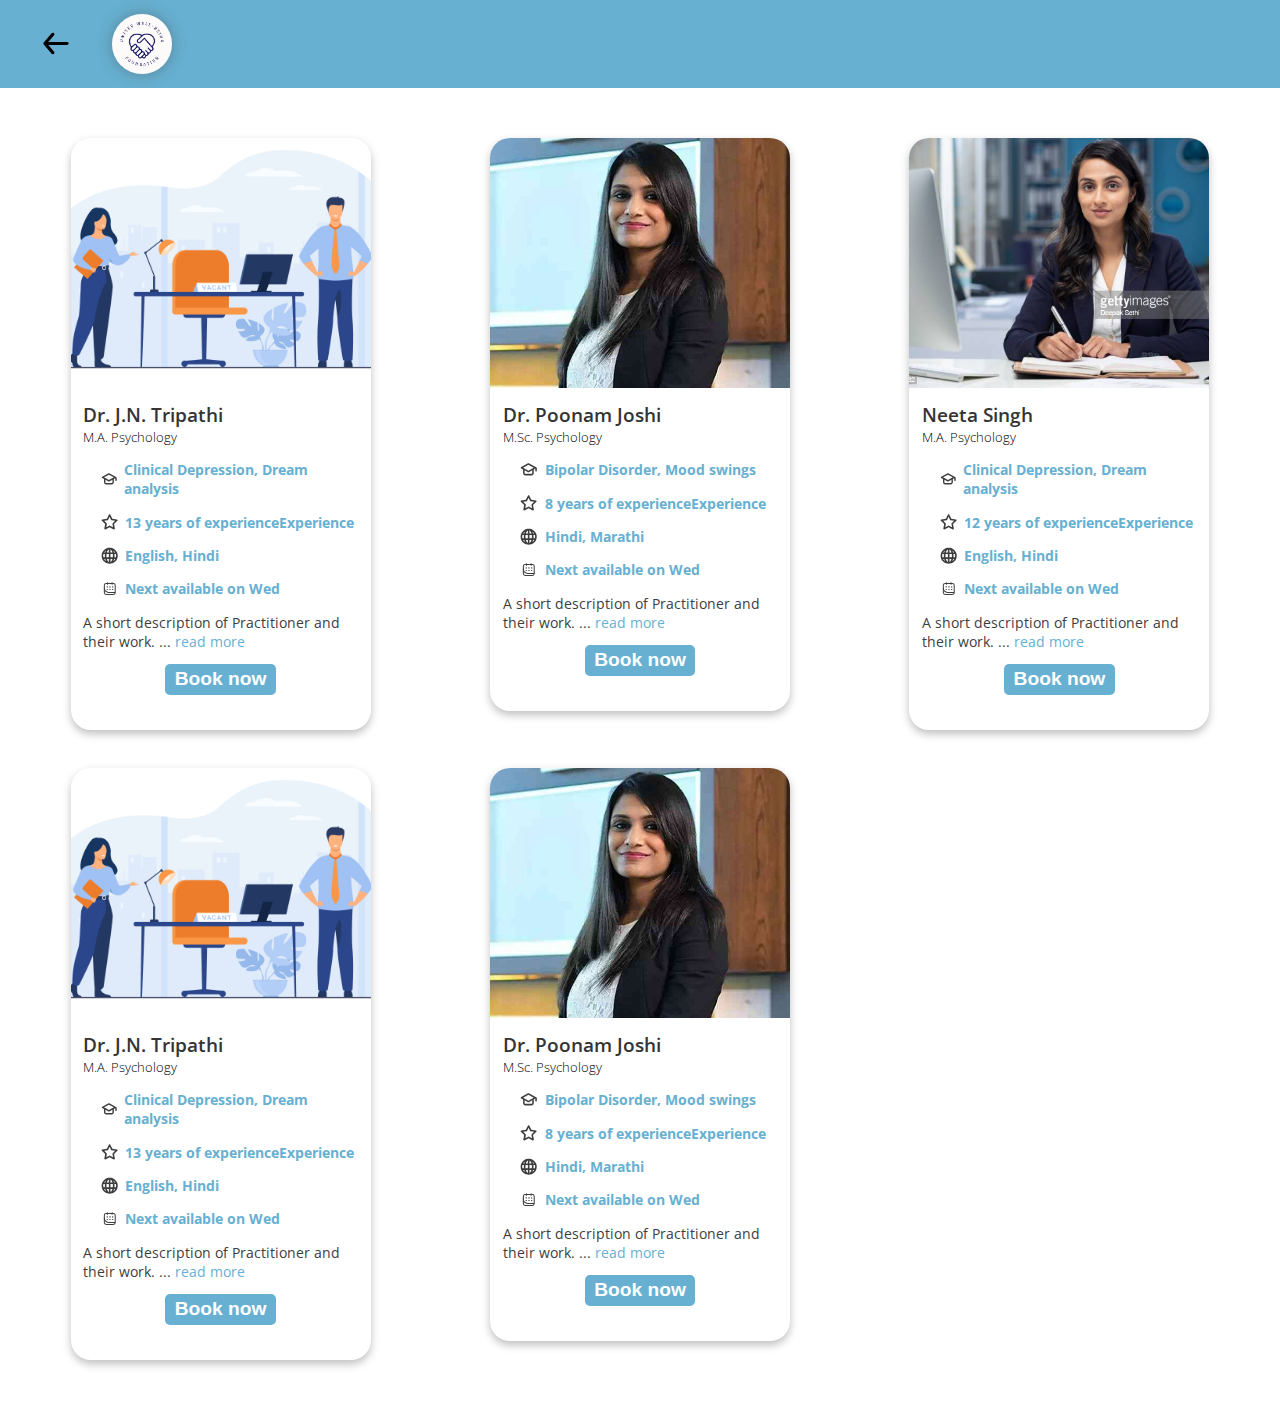
==== catalog.html @ df45fd32 "done" ====
<!DOCTYPE html>
<html lang="en">

<head>
    <meta charset="UTF-8">
    <meta http-equiv="X-UA-Compatible" content="IE=edge">
    <meta name="viewport" content="width=device-width, initial-scale=1.0">
    <title>UWB</title>

    <!-- fonts -->
    <link rel="preconnect" href="https://fonts.googleapis.com">
    <link rel="preconnect" href="https://fonts.gstatic.com" crossorigin>
    <link href="https://fonts.googleapis.com/css2?family=Open+Sans:wght@300;400;500;600;700&display=swap"
        rel="stylesheet">
    <link rel="stylesheet" href="popup.css">
    <!-- local links -->
    <link rel="stylesheet" href="catalog.css">
    <script src="components.js" defer></script>
</head>
<style>
</style>

<body>
    <div data-component="header" class="header-component"></div>

    <!-- cards list, initialized in 'cards.js' -->
    <main class="profiles" id="blur"></main>

    <template id="card-template">
        <style>
            *,
            *::before,
            *::after {
                margin: 0;
                padding: 0;
                box-sizing: border-box;
                transition: 0.2s ease-in-out;
            }

            .card {
                background-color: white;
                /* --card-width: 360px; */
                width: var(--card-width);
                /* height: 100%; */
                box-shadow: 0px 4px 8px rgba(0, 0, 0, 0.25);
                border-radius: 20px;
                overflow: hidden;

                display: flex;
                flex-direction: column;
                align-items: center;
            }

            .profile-img {
                width: 100%;
                aspect-ratio: 6/5;
            }

            .profile-img img {
                width: 100%;
                height: 100%;
                object-fit: cover;
            }

            .bio {
                padding: 1em;
            }

            .bio__name {
                font-size: 1.5em;
                font-weight: var(--w-bold);
                color: var(--col-text-primary);
            }

            .bio__degree {
                font-weight: var(--w-light);
            }

            .bio__description {
                list-style-type: none;
                margin-left: 1.2em;
                font-size: 1.125em;
                font-weight: var(--w-extra-bold);
            }

            .description__item {
                margin-top: 1em;
                display: flex;
                gap: 0.5em;
            }

            .description__item span {
                color: var(--col-accent);
            }

            .bio__about {
                font-size: 1.125em;
                padding-top: 1em;
            }

            .about__content {
                color: var(--col-text-secondary);
            }

            .bio__more {
                color: var(--col-accent);
                cursor: pointer;
                margin-left: auto;
            }

            .bio__more:hover {
                text-decoration: underline;
            }

            .bio__book-btn {
                background: none;
                border: none;

                padding: 0.25em 0.5em;
                margin-bottom: 1.8em;
                color: white;
                border-radius: 5px;
                background-color: var(--col-accent);
                text-align: center;
                cursor: pointer;
                font-size: 1.5em;
                font-weight: var(--w-bold);
            }

            .bio__book-btn:active {
                opacity: 0.6;
            }

            .icon {
                width: 1.2em;
                aspect-ratio: 1;
            }

            .icon-hat {
                background: url(./assets/icons/hat.svg) no-repeat center center/contain;
            }

            .icon-star {
                background: url(./assets/icons/star.svg) no-repeat center center/contain;
            }

            .icon-globe {
                background: url(./assets/icons/globe.svg) no-repeat center center/contain;
            }

            .icon-calendar {
                background: url(./assets/icons/calender.svg) no-repeat center center/contain;
            }

            @media only screen and (max-width: 1280px) {
                .card {
                    --card-width: 300px;
                }
            }

            @media only screen and (max-width: 900px) {
                .card {
                    --card-width: 260px;
                }

                .profile-img {
                    aspect-ratio: 3/2;
                }
            }

            @media only screen and (max-width: 700px) {
                .card {
                    --card-width: 250px;
                }

                .profile-img {
                    aspect-ratio: 2/1;
                }
            }
        </style>

        <div class="card">
            <div class="profile-img">
                <img id="profile-img" src="./assets/card1.jpeg" alt="profile-image">
            </div>

            <section class="bio">
                <h2 class="bio__name">
                    <slot name="name">Practitioner's Name</slot>
                </h2>
                <div class="bio__degree">
                    <slot name="degree">Degree/Education</slot>
                </div>

                <ul class="bio__description">
                    <li class="description__item">
                        <span class="icon icon-hat"></span>
                        <span>
                            <slot name="specialization">Specialization</slot>
                        </span>
                    </li>
                    <li class="description__item">
                        <span class="icon icon-star"></span>
                        <span>
                            <slot name="experience"></slot>Experience</slot>
                        </span>
                    </li>
                    <li class="description__item">
                        <span class="icon icon-globe"></span>
                        <span>
                            <slot name="languages">Languages known</slot>
                        </span>
                    </li>
                    <li class="description__item">
                        <span class="icon icon-calendar"></span>
                        <span>
                            <slot name="availability">Availability</slot>
                        </span>
                    </li>
                </ul>

                <div class="bio__about">
                    <span class="about__content">
                        <slot name="about">A short description of Practitioner and their work.</slot>
                    </span>
                    <input type="checkbox" id="show-popup" hidden>
                    <label for="show-popup" onclick="change()" class="bio__more">read more</label for="show-popup">
                </div>
            </section>

            <button onclick="change()" class="bio__book-btn">Book now</button>
        </div>
    </template>

    <div id="popup">
        <div class="l">
            <img src="./assets/card2.png">
            <hr>
            <h3>Practitioner's Name</h3>
            <h6>Degree/Education</h6>
            <div class="info">
                <div class="info-item">
                    <span class="icon icon-hat"></span>
                    <span> Specialization</span> <br>
                </div>
                <div class="info-item">
                    <span class="icon icon-star"></span>
                    <span> Experience </span> <br>
                </div>
                <div class="info-item">
                    <span class="icon icon-calendar"></span>
                    <span>Availability</span>
                </div>
                <div class="info-item">
                    <span class="icon icon-globe"></span>
                    <span>Languages known</span>
                </div>
            </div>
        </div>
        <div class="r">
            <div class="text">
                Lorem ipsum dolor sit amet consectetur, adipisicing elit. Ex error neque quasi dolorum laborum quae
                ratione
                culpa dolore tempore velit repudiandae quam itaque, mollitia iusto totam, eveniet quidem. Inventore,
                ducimus! Lorem ipsum, dolor sit amet consectetur adipisicing elit. Eos alias laborum harum! Dolor,
                doloremque. Assumenda laboriosam libero et eligendi voluptatum sapiente tempora recusandae. Recusandae,
                dolore. Accusantium illo porro nemo enim! Lorem ipsum dolor sit amet consectetur adipisicing elit.
                Voluptas earum odio officia libero eos illum recusandae odit quia cupiditate, provident temporibus,
                labore, reprehenderit a? Accusantium consectetur inventore officia distinctio eum?
            <button onclick="change()" class="bt1">Close</button>
            <button class="bt2">Book Now</button>
            </div>
            
        </div>
        <br>

    </div>

    <script src="card.js"></script>
    <script src="popup.js"></script>

</body>
<!-- Changed -->
</html>
---- popup.css ----
.profiles#blur.active {
    filter: blur(20px);
}

#popup {
    display: flex;
    visibility: hidden;
    opacity: 0;
    position: fixed;
    transition: 0.6s;
    top: 40%;
    left: 50%;
    transform: translate(-51%, -51%);
    width: 850px;
    height: 600px;
    padding: 10px;
    box-shadow: 0px 5px 30px rgba(0, 0, 0, .40);
    background-color: #fff;
    font-family: sans-serif;
    font-weight: 400;
    border-radius: 10px;
    justify-content: space-between;

}

#popup.active {
    visibility: visible;
    opacity: 1;
    transition: 0.5s;
    top: 50%;
}

.active img {
    width: 300px;
    height: 300px;
    padding: 5px;
}

.active .info {
    display: flex;
    flex-direction: column;
    font-weight: 600;

}

.active .info .info-item {
    margin-top: 6px;
    padding: 5px 0px 14px 0px;
    color: #67B0D1;

    display: flex;
    align-items: center;
    gap: 0.5em;
}

.active h6 {
    font-family: sans-serif;
    font-weight: 400;
    font-size: medium;
    color: rgb(157, 156, 156);
}

.active h3 {
    font-family: sans-serif;
    font-weight: 600;
    padding: 10px 0 0px 1px;
}

.text {
    font-size: medium;
    font-weight: 400;
    padding: 10px;
    width: 525px;
    height: 251px;


}

.active .bt1 {
    padding: 10px;
    width: 150px;
    Background-color: #67B0D1;
    position: fixed;
    transform: translate(-66px, 309px);
    border-radius: 5px;
}

.active .bt2 {
    padding: 10px;
    width: 150px;
    Background-color: #67B0D1;
    position: fixed;
    transform: translate(-254px, 309px);
    border-radius: 5px;
}

.icon {
    display: inline-flex;
    width: 1.2em;
    aspect-ratio: 1;
}

.icon-hat {
    background: url(./assets/icons/hat.svg) no-repeat center center/contain;
}

.icon-star {
    background: url(./assets/icons/star.svg) no-repeat center center/contain;
}

.icon-globe {
    background: url(./assets/icons/globe.svg) no-repeat center center/contain;
}

.icon-calendar {
    background: url(./assets/icons/calender.svg) no-repeat center center/contain;
}


@media screen and (max-width: 400px) {

    #popup {

        width: 100vw;
        height: 100vh;
        padding: 10px;
        box-shadow: 0px 5px 30px rgba(0, 0, 0, .40);
        background-color: #fff;
        font-family: sans-serif;
        font-weight: 400;
        border-radius: 10px;
        flex-direction: column;


    }

    .active img {
        width: 250px;
        height: 250px;
        border-radius: 50%;
        margin: 0rem 4rem;
    }

    .active .info {
        font-weight: 400;
    }



    .active h6 {
        font-weight: 400;
        font-size: small;
        margin: 0rem 6.3rem;
    }

    .active h3 {
        font-weight: 500;
        font-size: 17px;
        padding: 5px 0 0px 79px;
    }


    .text {
        font-size: 0.8rem;
        font-weight: 500;
        padding: 1rem;
        width: 100vw;
        height: 100vh;
    }

    .active .bt1 {
        width: 100px;
        font-size: small;
        padding: 5px;
        transform: translate(-34px, 49px);
    }

    .active .bt2 {
        width: 100px;
        font-size: small;
        padding: 5px;
        transform: translate(85px, 49px);
    }

    .active .info .info-item {
        margin-top: 0px;
        padding: 5px 0px 14px 0px;
        gap: 0.3em;
    }


}
---- catalog.css ----
*,
*::before,
*::after {
    margin: 0;
    padding: 0;
    box-sizing: border-box;
    transition: 0.2s ease-in-out;
}

:root {
    --col-accent: #67B0D1;
    --col-text-primary: #343434;
    --col-text-secondary: #3D3D3D;

    --w-extra-bold: 700;
    --w-bold: 600;
    --w-normal: 400;
    --w-light: 300;
}

html, body {    
    font-family: 'Open Sans', sans-serif;
    font-size: 16px;
    font-weight: var(--w-normal);
}


.profiles {
    --card-width: 360px;
    display: grid;
    grid-template-columns: repeat(auto-fit, minmax(var(--card-width), 1fr));
    grid-auto-flow: row;
    justify-items: center;
    grid-gap: 3em;

    margin-inline: 30px;
    margin-block: 50px;
}

.header-component {
    position: sticky;
    top: 0;
}

@media only screen and (max-width: 1280px) {
    .profiles {
        --card-width: 300px;
        font-size: 0.8em;
    }
}
@media only screen and (max-width: 900px) {
    .profiles {
        --card-width: 260px;
        font-size: 0.7em;
    }
}
@media only screen and (max-width: 700px) {        
    .profiles {
        --card-width: 250px;
        font-size: 0.7em;
    }
}
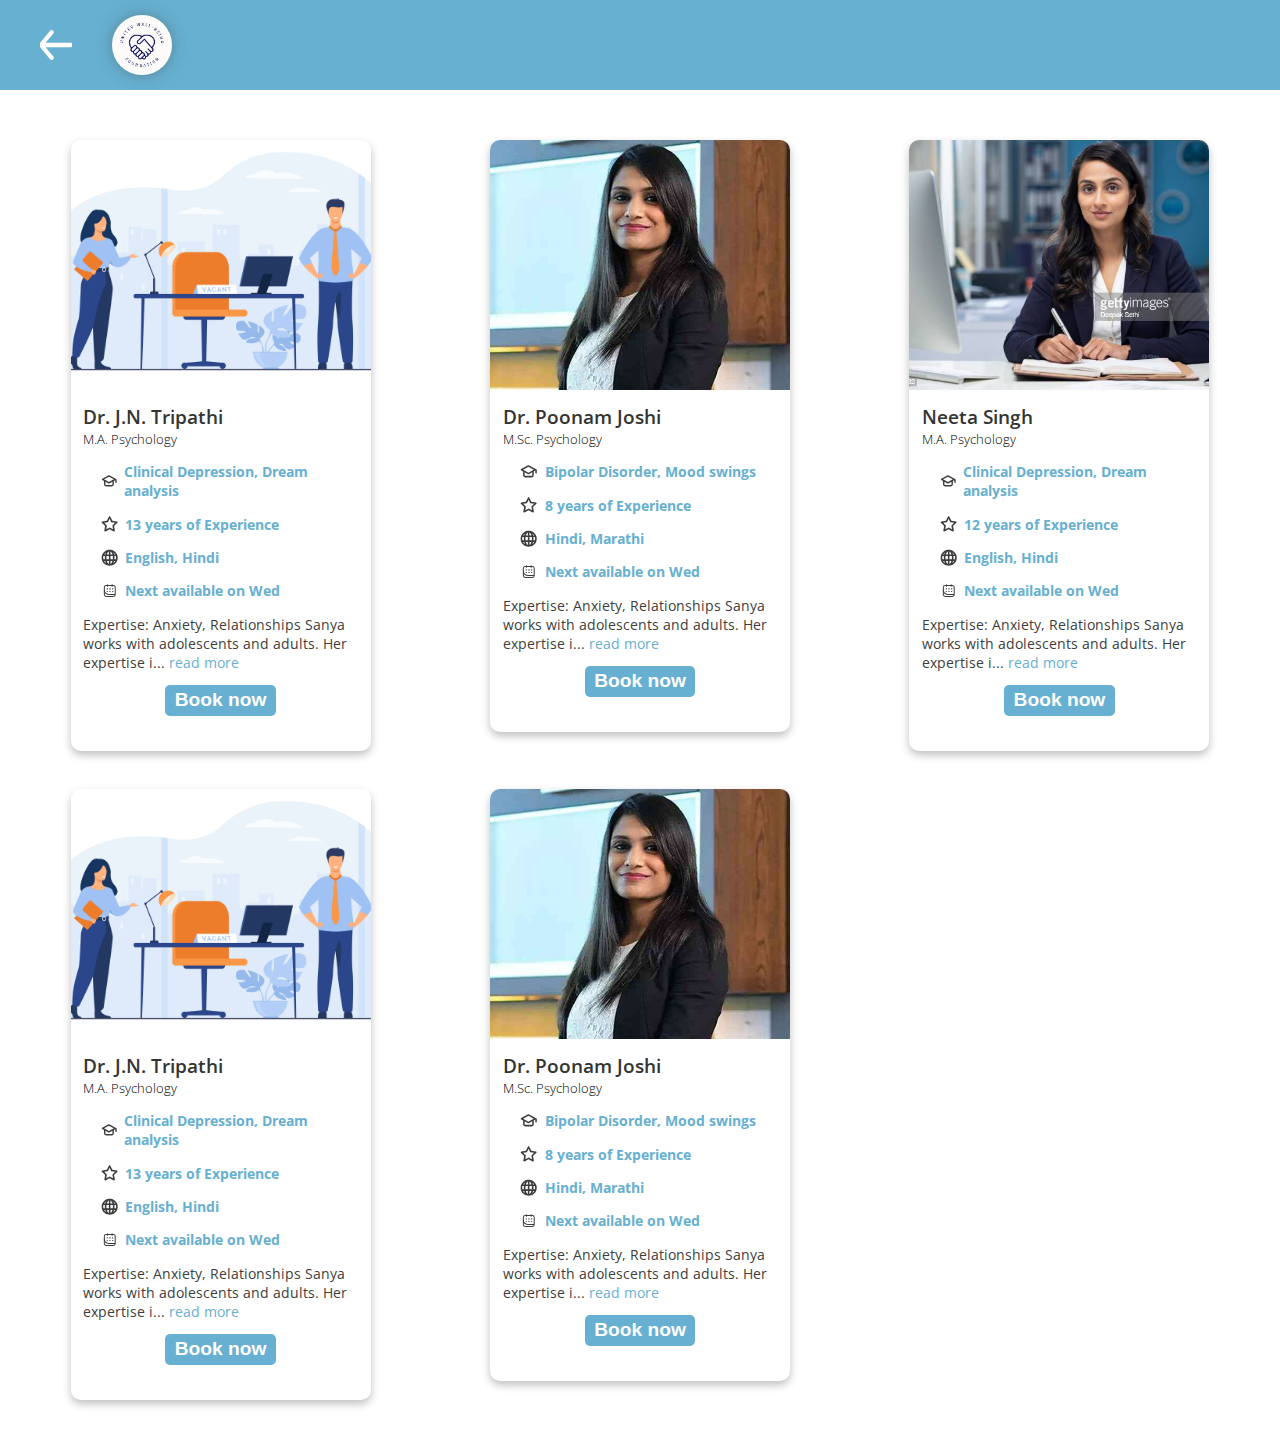
==== commit 0ad3d2ba: "refactor commit" ====
--- a/catalog.html
+++ b/catalog.html
@@ -12,273 +12,28 @@
     <link rel="preconnect" href="https://fonts.gstatic.com" crossorigin>
     <link href="https://fonts.googleapis.com/css2?family=Open+Sans:wght@300;400;500;600;700&display=swap"
         rel="stylesheet">
-    <link rel="stylesheet" href="popup.css">
     <!-- local links -->
-    <link rel="stylesheet" href="catalog.css">
-    <script src="components.js" defer></script>
+    <link rel="stylesheet" href="css/catalog.css">
+    <!-- <link rel="stylesheet" href="css/popup.css"> -->
+    <link rel="stylesheet" href="css/ProfileCard.css">
 </head>
 <style>
 </style>
-
 <body>
-    <div data-component="header" class="header-component"></div>
-
-    <!-- cards list, initialized in 'cards.js' -->
+    <nav-bar></nav-bar>
     <main class="profiles" id="blur"></main>
 
-    <template id="card-template">
-        <style>
-            *,
-            *::before,
-            *::after {
-                margin: 0;
-                padding: 0;
-                box-sizing: border-box;
-                transition: 0.2s ease-in-out;
-            }
+    <popup-dialog avatar="./assets/card2.png">
+        <span slot="name">Dr. Poonam Joshi</span>
+        <span slot="degree">M.Sc. Psychology</span>
+        <span slot="specialization">Bipolar Disorder, Mood Swings</span>
+        <span slot="experience">8 years of experience</span>
+        <span slot="languages">Hindi, Marathi</span>
+        <span slot="availability">Next available on Wed</span>
+        <!-- <span slot="about"></span> -->
+    </popup-dialog>
 
-            .card {
-                background-color: white;
-                /* --card-width: 360px; */
-                width: var(--card-width);
-                /* height: 100%; */
-                box-shadow: 0px 4px 8px rgba(0, 0, 0, 0.25);
-                border-radius: 20px;
-                overflow: hidden;
-
-                display: flex;
-                flex-direction: column;
-                align-items: center;
-            }
-
-            .profile-img {
-                width: 100%;
-                aspect-ratio: 6/5;
-            }
-
-            .profile-img img {
-                width: 100%;
-                height: 100%;
-                object-fit: cover;
-            }
-
-            .bio {
-                padding: 1em;
-            }
-
-            .bio__name {
-                font-size: 1.5em;
-                font-weight: var(--w-bold);
-                color: var(--col-text-primary);
-            }
-
-            .bio__degree {
-                font-weight: var(--w-light);
-            }
-
-            .bio__description {
-                list-style-type: none;
-                margin-left: 1.2em;
-                font-size: 1.125em;
-                font-weight: var(--w-extra-bold);
-            }
-
-            .description__item {
-                margin-top: 1em;
-                display: flex;
-                gap: 0.5em;
-            }
-
-            .description__item span {
-                color: var(--col-accent);
-            }
-
-            .bio__about {
-                font-size: 1.125em;
-                padding-top: 1em;
-            }
-
-            .about__content {
-                color: var(--col-text-secondary);
-            }
-
-            .bio__more {
-                color: var(--col-accent);
-                cursor: pointer;
-                margin-left: auto;
-            }
-
-            .bio__more:hover {
-                text-decoration: underline;
-            }
-
-            .bio__book-btn {
-                background: none;
-                border: none;
-
-                padding: 0.25em 0.5em;
-                margin-bottom: 1.8em;
-                color: white;
-                border-radius: 5px;
-                background-color: var(--col-accent);
-                text-align: center;
-                cursor: pointer;
-                font-size: 1.5em;
-                font-weight: var(--w-bold);
-            }
-
-            .bio__book-btn:active {
-                opacity: 0.6;
-            }
-
-            .icon {
-                width: 1.2em;
-                aspect-ratio: 1;
-            }
-
-            .icon-hat {
-                background: url(./assets/icons/hat.svg) no-repeat center center/contain;
-            }
-
-            .icon-star {
-                background: url(./assets/icons/star.svg) no-repeat center center/contain;
-            }
-
-            .icon-globe {
-                background: url(./assets/icons/globe.svg) no-repeat center center/contain;
-            }
-
-            .icon-calendar {
-                background: url(./assets/icons/calender.svg) no-repeat center center/contain;
-            }
-
-            @media only screen and (max-width: 1280px) {
-                .card {
-                    --card-width: 300px;
-                }
-            }
-
-            @media only screen and (max-width: 900px) {
-                .card {
-                    --card-width: 260px;
-                }
-
-                .profile-img {
-                    aspect-ratio: 3/2;
-                }
-            }
-
-            @media only screen and (max-width: 700px) {
-                .card {
-                    --card-width: 250px;
-                }
-
-                .profile-img {
-                    aspect-ratio: 2/1;
-                }
-            }
-        </style>
-
-        <div class="card">
-            <div class="profile-img">
-                <img id="profile-img" src="./assets/card1.jpeg" alt="profile-image">
-            </div>
-
-            <section class="bio">
-                <h2 class="bio__name">
-                    <slot name="name">Practitioner's Name</slot>
-                </h2>
-                <div class="bio__degree">
-                    <slot name="degree">Degree/Education</slot>
-                </div>
-
-                <ul class="bio__description">
-                    <li class="description__item">
-                        <span class="icon icon-hat"></span>
-                        <span>
-                            <slot name="specialization">Specialization</slot>
-                        </span>
-                    </li>
-                    <li class="description__item">
-                        <span class="icon icon-star"></span>
-                        <span>
-                            <slot name="experience"></slot>Experience</slot>
-                        </span>
-                    </li>
-                    <li class="description__item">
-                        <span class="icon icon-globe"></span>
-                        <span>
-                            <slot name="languages">Languages known</slot>
-                        </span>
-                    </li>
-                    <li class="description__item">
-                        <span class="icon icon-calendar"></span>
-                        <span>
-                            <slot name="availability">Availability</slot>
-                        </span>
-                    </li>
-                </ul>
-
-                <div class="bio__about">
-                    <span class="about__content">
-                        <slot name="about">A short description of Practitioner and their work.</slot>
-                    </span>
-                    <input type="checkbox" id="show-popup" hidden>
-                    <label for="show-popup" onclick="change()" class="bio__more">read more</label for="show-popup">
-                </div>
-            </section>
-
-            <button onclick="change()" class="bio__book-btn">Book now</button>
-        </div>
-    </template>
-
-    <div id="popup">
-        <div class="l">
-            <img src="./assets/card2.png">
-            <hr>
-            <h3>Practitioner's Name</h3>
-            <h6>Degree/Education</h6>
-            <div class="info">
-                <div class="info-item">
-                    <span class="icon icon-hat"></span>
-                    <span> Specialization</span> <br>
-                </div>
-                <div class="info-item">
-                    <span class="icon icon-star"></span>
-                    <span> Experience </span> <br>
-                </div>
-                <div class="info-item">
-                    <span class="icon icon-calendar"></span>
-                    <span>Availability</span>
-                </div>
-                <div class="info-item">
-                    <span class="icon icon-globe"></span>
-                    <span>Languages known</span>
-                </div>
-            </div>
-        </div>
-        <div class="r">
-            <div class="text">
-                Lorem ipsum dolor sit amet consectetur, adipisicing elit. Ex error neque quasi dolorum laborum quae
-                ratione
-                culpa dolore tempore velit repudiandae quam itaque, mollitia iusto totam, eveniet quidem. Inventore,
-                ducimus! Lorem ipsum, dolor sit amet consectetur adipisicing elit. Eos alias laborum harum! Dolor,
-                doloremque. Assumenda laboriosam libero et eligendi voluptatum sapiente tempora recusandae. Recusandae,
-                dolore. Accusantium illo porro nemo enim! Lorem ipsum dolor sit amet consectetur adipisicing elit.
-                Voluptas earum odio officia libero eos illum recusandae odit quia cupiditate, provident temporibus,
-                labore, reprehenderit a? Accusantium consectetur inventore officia distinctio eum?
-            <button onclick="change()" class="bt1">Close</button>
-            <button class="bt2">Book Now</button>
-            </div>
-            
-        </div>
-        <br>
-
-    </div>
-
-    <script src="card.js"></script>
-    <script src="popup.js"></script>
-
+    <script type="module" src="js/catalog.js"></script>
+    <script type="module" src="js/Navbar.js"></script>
 </body>
-<!-- Changed -->
 </html>--- a/css/catalog.css
+++ b/css/catalog.css
@@ -0,0 +1,181 @@
+/* cards styles, needed for popup styles */
+@import url(./ProfileCard.css);
+
+
+*,
+*::before,
+*::after {
+    margin: 0;
+    padding: 0;
+    box-sizing: border-box;
+    transition: 0.2s ease-in-out;
+}
+
+:root {
+    --col-accent: #67B0D1;
+    --col-text-primary: #343434;
+    --col-text-secondary: #3D3D3D;
+
+    --w-extra-bold: 700;
+    --w-bold: 600;
+    --w-normal: 400;
+    --w-light: 300;
+}
+
+html, body {    
+    font-family: 'Open Sans', sans-serif;
+    font-size: 16px;
+    font-weight: var(--w-normal);
+}
+
+
+.profiles {
+    --card-width: 360px;
+    display: grid;
+    grid-template-columns: repeat(auto-fit, minmax(var(--card-width), 1fr));
+    grid-auto-flow: row;
+    justify-items: center;
+    grid-gap: 3em;
+
+    margin-inline: 30px;
+    margin-block: 50px;
+}
+
+.header-component {
+    position: sticky;
+    top: 0;
+}
+
+@media only screen and (max-width: 1280px) {
+    .profiles {
+        --card-width: 300px;
+        font-size: 0.8em;
+    }
+}
+@media only screen and (max-width: 900px) {
+    .profiles {
+        --card-width: 260px;
+        font-size: 0.7em;
+    }
+}
+@media only screen and (max-width: 700px) {        
+    .profiles {
+        --card-width: 250px;
+        font-size: 0.7em;
+    }
+}
+
+
+/* popup styles */
+.popup-wrapper {
+    background: rgba(4, 4, 4, 0.6);
+    display: flex;
+    justify-content: center;
+    align-items: center;
+
+    width: 100vw;
+    height: 100vh;
+    overflow: hidden;
+    transition: 0s;
+    
+    position: fixed;
+    top: 0;
+    left: 0;
+
+}
+.popup {
+    background-color: white;
+    /* width: 1045px; */
+    width: min(1045px, 80%);
+    /* height: 640px; */
+    height: min(640px,80%);
+    padding: 65px;  
+    font-size: 0.9em;
+
+    display: flex;
+    gap: 40px;
+    border-radius: 15px;
+}
+.popup > .bio {
+    flex: 1;
+    display: flex;
+    flex-direction: column;
+    /* overflow-y: scroll; */
+}
+.popup > .aside {
+    flex: 3;
+    display: flex;
+    flex-direction: column;
+    align-items: center;
+}
+.popup .bio__about {
+    flex: 1;
+    max-height: 50vh;
+    padding: 0;
+
+    overflow-y: scroll;
+}
+.popup .bio__btn {
+    margin: 0px;
+    margin-top: 10px;
+}
+.popup .bio__btns {
+    width: 100%;
+    height: 60px;
+    display: flex;
+    justify-content: center;
+    gap: 1em;
+}
+.bio__btns > * {
+    width: 12ex;
+    height: 2em;
+}
+
+@media only screen and (max-width: 1280px) {
+    .popup {
+        font-size: 0.8em;
+    }
+}
+
+@media only screen and (max-width: 900px) {
+    .popup {
+        flex-direction: column;
+        gap: 20px;
+        height: auto;
+        padding: 45px;
+    }
+    .popup .bio {
+        flex-direction: row;
+        gap: 20px;
+    }
+    .popup .profile-img { flex: 1; }
+    .popup .bio__info { 
+        flex: 1; 
+    }
+
+}
+
+@media only screen and (max-width: 700px) {
+    .popup {
+        width: 100%;
+        height: 100%;
+        border-radius: 0;
+    }
+    .popup .bio {
+        flex-direction: column;
+    }
+    .popup .bio__description {
+        display: none;
+    }
+    .popup .bio__about {
+        max-height: 35vh;
+    }
+}
+
+/* popup utility classes */
+.active {
+    display: initial;
+}
+.hidden {
+    display: none;
+}--- a/css/ProfileCard.css
+++ b/css/ProfileCard.css
@@ -0,0 +1,149 @@
+*,
+*::before,
+*::after {
+    margin: 0;
+    padding: 0;
+    box-sizing: border-box;
+    transition: 0.2s ease-in-out;
+}
+
+.card {
+    background-color: white;
+    /* --card-width: 360px; */
+    width: var(--card-width);
+    /* height: 100%; */
+    box-shadow: 0px 4px 8px rgba(0, 0, 0, 0.25);
+    border-radius: 10px;
+    overflow: hidden;
+
+    display: flex;
+    flex-direction: column;
+    align-items: center;
+}
+
+.profile-img {
+    width: 100%;
+    aspect-ratio: 6/5;
+}
+
+.profile-img img {
+    width: 100%;
+    height: 100%;
+    object-fit: cover;
+}
+
+.bio {
+    padding: 1em;
+}
+
+.bio__name {
+    font-size: 1.5em;
+    font-weight: var(--w-bold);
+    color: var(--col-text-primary);
+}
+
+.bio__degree {
+    font-weight: var(--w-light);
+}
+
+.bio__description {
+    list-style-type: none;
+    margin-left: 1.2em;
+    font-size: 1.125em;
+    font-weight: var(--w-extra-bold);
+}
+
+.description__item {
+    margin-top: 1em;
+    display: flex;
+    gap: 0.5em;
+}
+
+.description__item span {
+    color: var(--col-accent);
+}
+
+.bio__about {
+    font-size: 1.125em;
+    padding-top: 1em;
+}
+
+.about__content {
+    color: var(--col-text-secondary);
+}
+
+.bio__more {
+    color: var(--col-accent);
+    cursor: pointer;
+    margin-left: auto;
+}
+
+.bio__more:hover {
+    text-decoration: underline;
+}
+
+.bio__btn {
+    background: none;
+    border: none;
+
+    padding: 0.25em 0.5em;
+    margin-bottom: 1.8em;
+    color: white;
+    border-radius: 5px;
+    background-color: var(--col-accent);
+    text-align: center;
+    cursor: pointer;
+    font-size: 1.5em;
+    font-weight: var(--w-bold);
+}
+
+.bio__btn:active {
+    opacity: 0.6;
+}
+
+.icon {
+    width: 1.2em;
+    aspect-ratio: 1;
+}
+
+.icon-hat {
+    background: url(../assets/icons/hat.svg) no-repeat center center/contain;
+}
+
+.icon-star {
+    background: url(../assets/icons/star.svg) no-repeat center center/contain;
+}
+
+.icon-globe {
+    background: url(../assets/icons/globe.svg) no-repeat center center/contain;
+}
+
+.icon-calendar {
+    background: url(../assets/icons/calender.svg) no-repeat center center/contain;
+}
+
+@media only screen and (max-width: 1280px) {
+    .card {
+        --card-width: 300px;
+    }
+}
+
+@media only screen and (max-width: 900px) {
+    .card {
+        --card-width: 260px;
+    }
+
+    .profile-img {
+        aspect-ratio: 3/2;
+    }
+}
+
+@media only screen and (max-width: 700px) {
+    .card {
+        --card-width: 250px;
+    }
+
+    .profile-img {
+        aspect-ratio: 2/1;
+    }
+}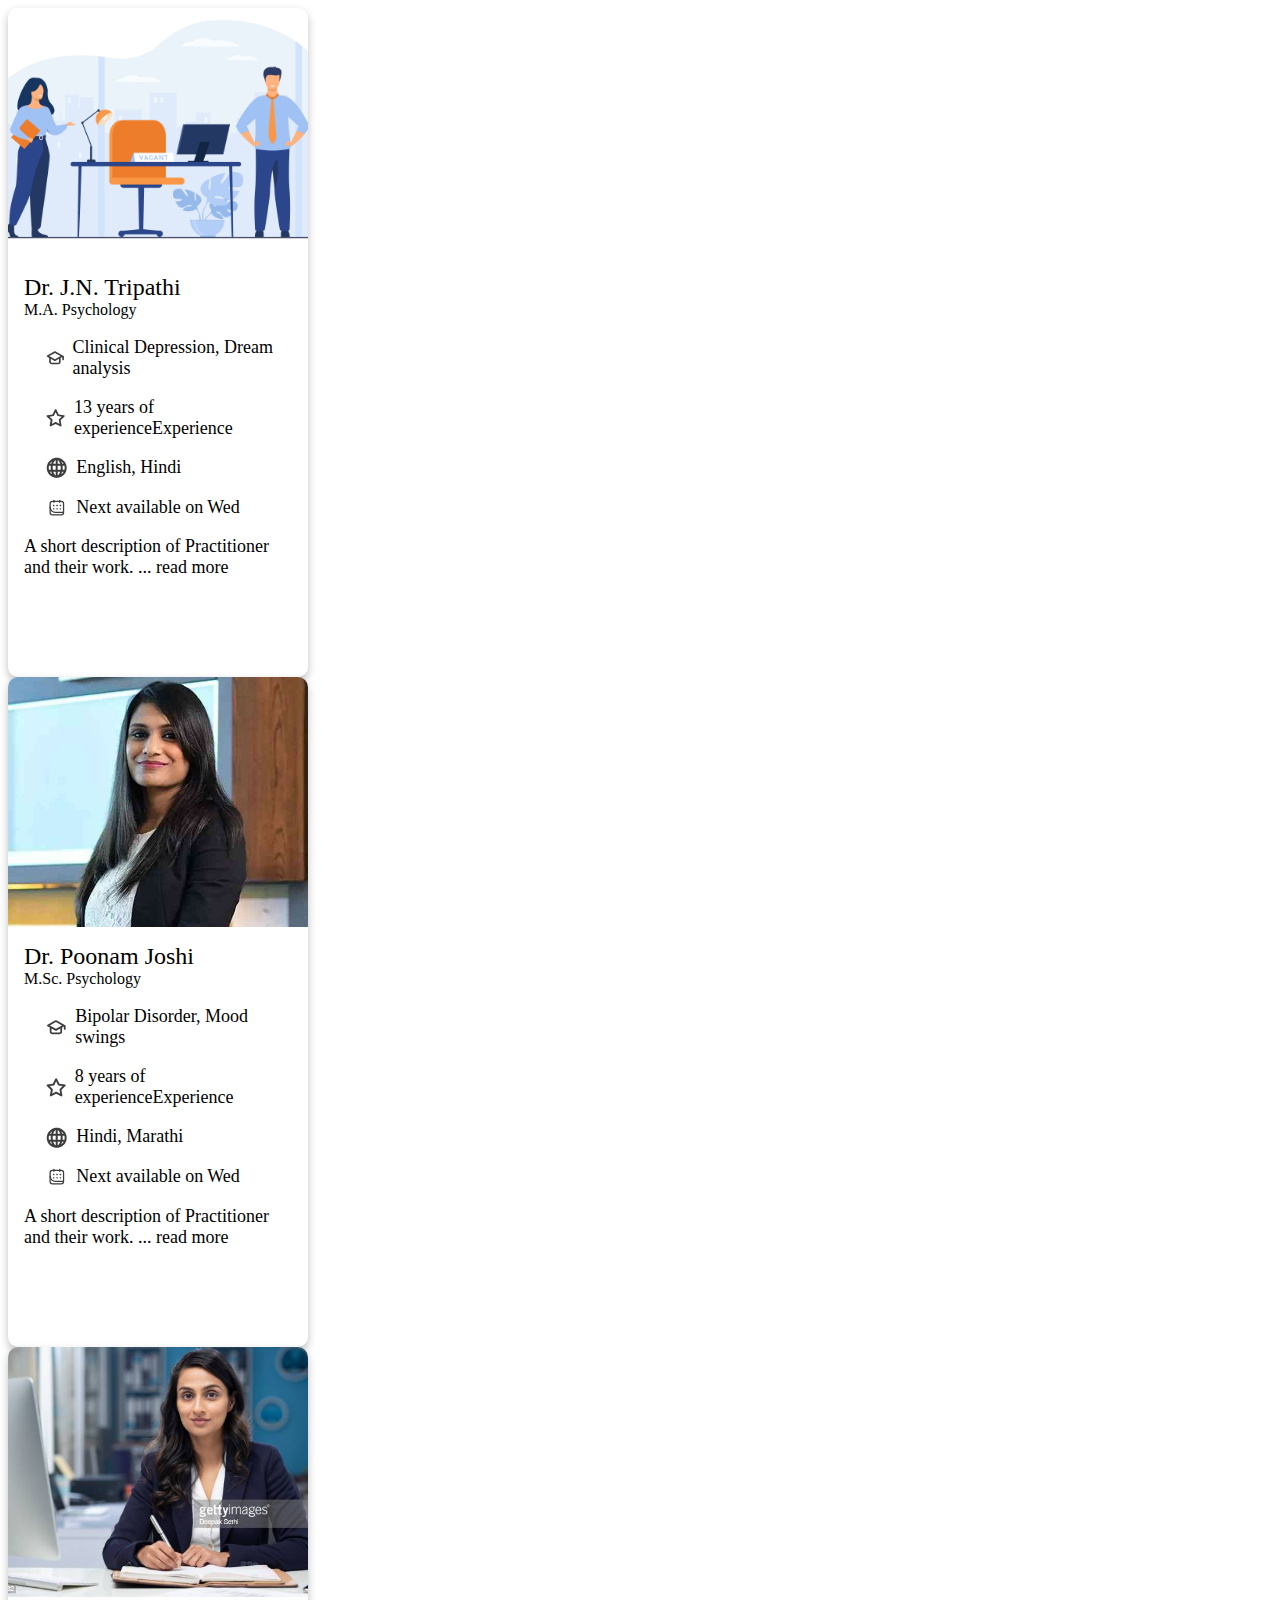
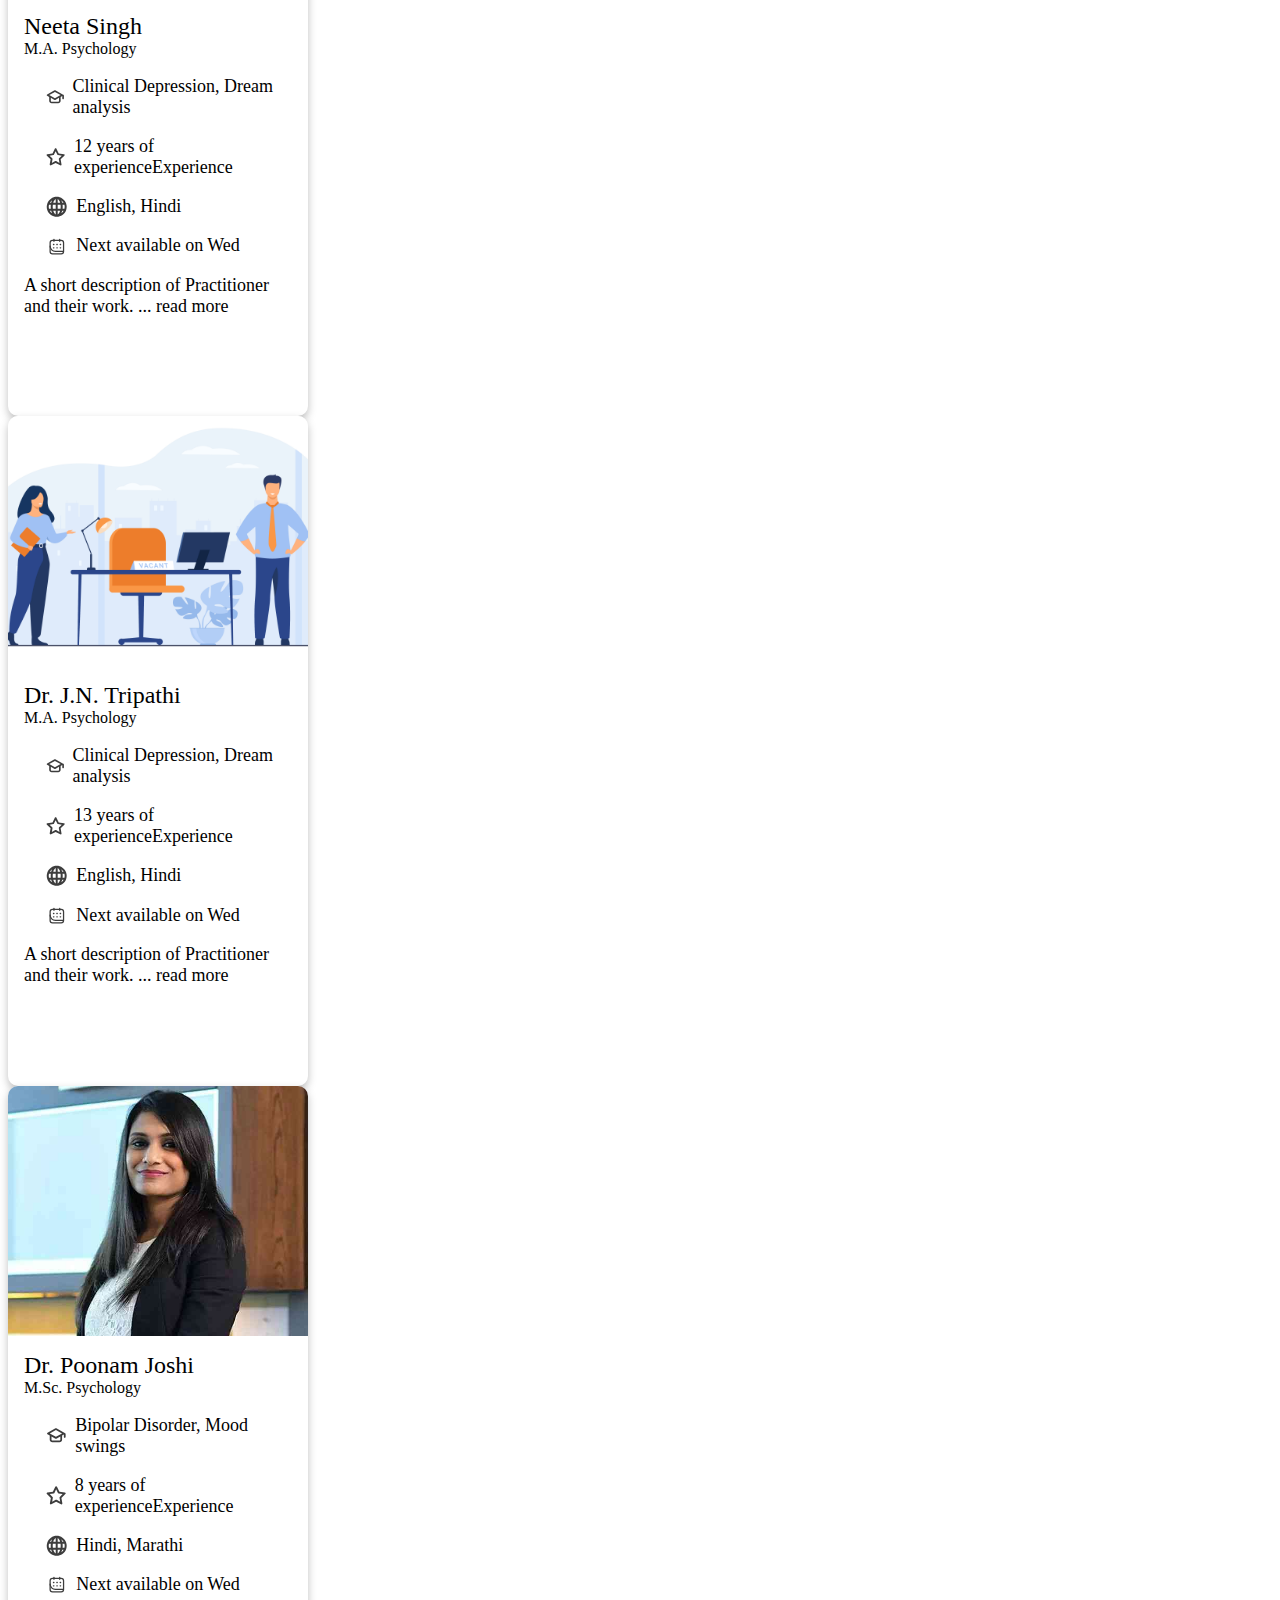
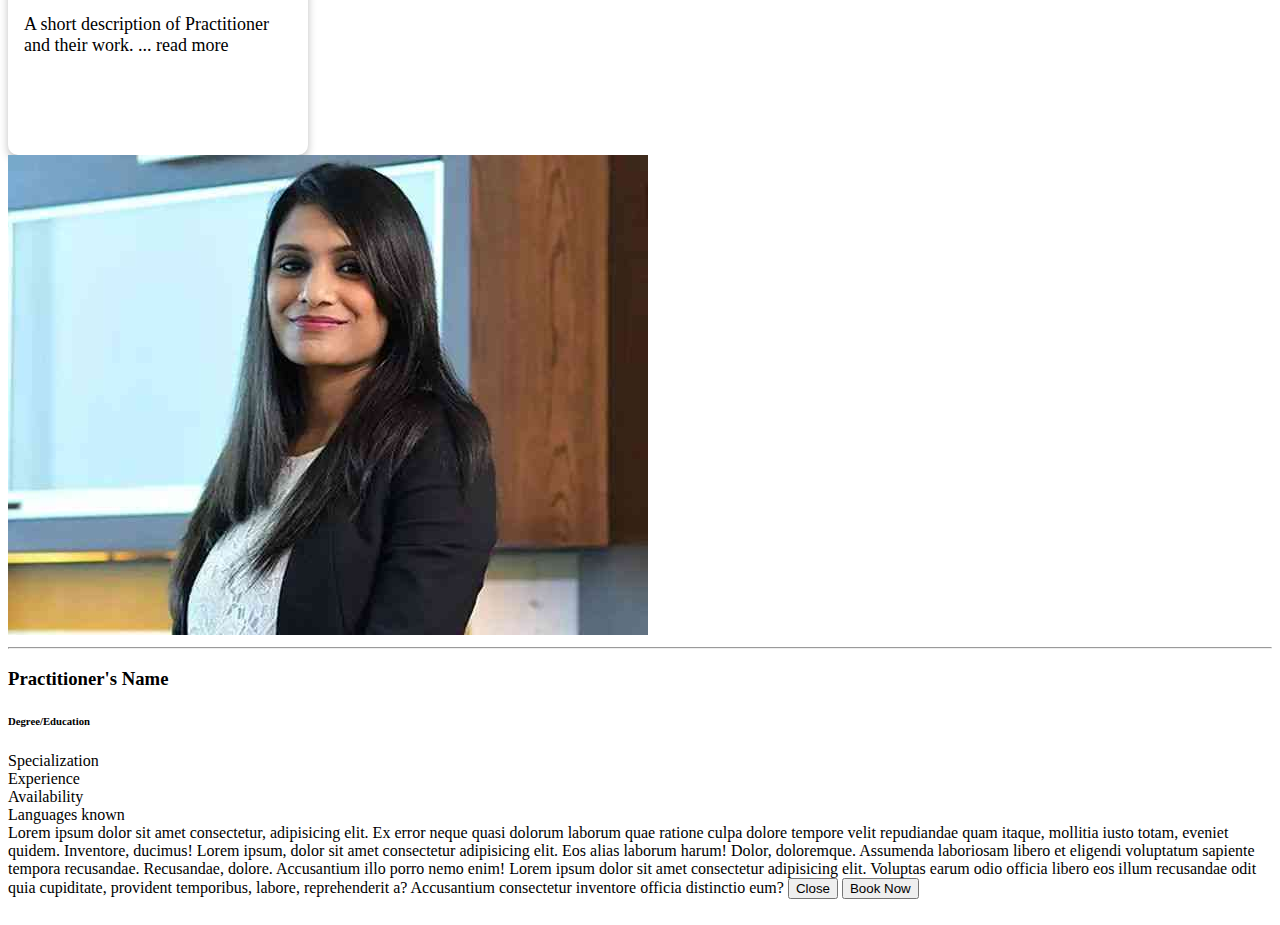
==== commit 6b27522f: "card radius changed" ====
--- a/catalog.html
+++ b/catalog.html
@@ -12,28 +12,273 @@
     <link rel="preconnect" href="https://fonts.gstatic.com" crossorigin>
     <link href="https://fonts.googleapis.com/css2?family=Open+Sans:wght@300;400;500;600;700&display=swap"
         rel="stylesheet">
+    <link rel="stylesheet" href="popup.css">
     <!-- local links -->
-    <link rel="stylesheet" href="css/catalog.css">
-    <!-- <link rel="stylesheet" href="css/popup.css"> -->
-    <link rel="stylesheet" href="css/ProfileCard.css">
+    <link rel="stylesheet" href="catalog.css">
+    <script src="components.js" defer></script>
 </head>
 <style>
 </style>
+
 <body>
-    <nav-bar></nav-bar>
+    <div data-component="header" class="header-component"></div>
+
+    <!-- cards list, initialized in 'cards.js' -->
     <main class="profiles" id="blur"></main>
 
-    <popup-dialog avatar="./assets/card2.png">
-        <span slot="name">Dr. Poonam Joshi</span>
-        <span slot="degree">M.Sc. Psychology</span>
-        <span slot="specialization">Bipolar Disorder, Mood Swings</span>
-        <span slot="experience">8 years of experience</span>
-        <span slot="languages">Hindi, Marathi</span>
-        <span slot="availability">Next available on Wed</span>
-        <!-- <span slot="about"></span> -->
-    </popup-dialog>
-
-    <script type="module" src="js/catalog.js"></script>
-    <script type="module" src="js/Navbar.js"></script>
+    <template id="card-template">
+        <style>
+            *,
+            *::before,
+            *::after {
+                margin: 0;
+                padding: 0;
+                box-sizing: border-box;
+                transition: 0.2s ease-in-out;
+            }
+
+            .card {
+                background-color: white;
+                /* --card-width: 360px; */
+                width: var(--card-width);
+                /* height: 100%; */
+                box-shadow: 0px 4px 8px rgba(0, 0, 0, 0.25);
+                border-radius: 10px;
+                overflow: hidden;
+
+                display: flex;
+                flex-direction: column;
+                align-items: center;
+            }
+
+            .profile-img {
+                width: 100%;
+                aspect-ratio: 6/5;
+            }
+
+            .profile-img img {
+                width: 100%;
+                height: 100%;
+                object-fit: cover;
+            }
+
+            .bio {
+                padding: 1em;
+            }
+
+            .bio__name {
+                font-size: 1.5em;
+                font-weight: var(--w-bold);
+                color: var(--col-text-primary);
+            }
+
+            .bio__degree {
+                font-weight: var(--w-light);
+            }
+
+            .bio__description {
+                list-style-type: none;
+                margin-left: 1.2em;
+                font-size: 1.125em;
+                font-weight: var(--w-extra-bold);
+            }
+
+            .description__item {
+                margin-top: 1em;
+                display: flex;
+                gap: 0.5em;
+            }
+
+            .description__item span {
+                color: var(--col-accent);
+            }
+
+            .bio__about {
+                font-size: 1.125em;
+                padding-top: 1em;
+            }
+
+            .about__content {
+                color: var(--col-text-secondary);
+            }
+
+            .bio__more {
+                color: var(--col-accent);
+                cursor: pointer;
+                margin-left: auto;
+            }
+
+            .bio__more:hover {
+                text-decoration: underline;
+            }
+
+            .bio__book-btn {
+                background: none;
+                border: none;
+
+                padding: 0.25em 0.5em;
+                margin-bottom: 1.8em;
+                color: white;
+                border-radius: 5px;
+                background-color: var(--col-accent);
+                text-align: center;
+                cursor: pointer;
+                font-size: 1.5em;
+                font-weight: var(--w-bold);
+            }
+
+            .bio__book-btn:active {
+                opacity: 0.6;
+            }
+
+            .icon {
+                width: 1.2em;
+                aspect-ratio: 1;
+            }
+
+            .icon-hat {
+                background: url(./assets/icons/hat.svg) no-repeat center center/contain;
+            }
+
+            .icon-star {
+                background: url(./assets/icons/star.svg) no-repeat center center/contain;
+            }
+
+            .icon-globe {
+                background: url(./assets/icons/globe.svg) no-repeat center center/contain;
+            }
+
+            .icon-calendar {
+                background: url(./assets/icons/calender.svg) no-repeat center center/contain;
+            }
+
+            @media only screen and (max-width: 1280px) {
+                .card {
+                    --card-width: 300px;
+                }
+            }
+
+            @media only screen and (max-width: 900px) {
+                .card {
+                    --card-width: 260px;
+                }
+
+                .profile-img {
+                    aspect-ratio: 3/2;
+                }
+            }
+
+            @media only screen and (max-width: 700px) {
+                .card {
+                    --card-width: 250px;
+                }
+
+                .profile-img {
+                    aspect-ratio: 2/1;
+                }
+            }
+        </style>
+
+        <div class="card">
+            <div class="profile-img">
+                <img id="profile-img" src="./assets/card1.jpeg" alt="profile-image">
+            </div>
+
+            <section class="bio">
+                <h2 class="bio__name">
+                    <slot name="name">Practitioner's Name</slot>
+                </h2>
+                <div class="bio__degree">
+                    <slot name="degree">Degree/Education</slot>
+                </div>
+
+                <ul class="bio__description">
+                    <li class="description__item">
+                        <span class="icon icon-hat"></span>
+                        <span>
+                            <slot name="specialization">Specialization</slot>
+                        </span>
+                    </li>
+                    <li class="description__item">
+                        <span class="icon icon-star"></span>
+                        <span>
+                            <slot name="experience"></slot>Experience</slot>
+                        </span>
+                    </li>
+                    <li class="description__item">
+                        <span class="icon icon-globe"></span>
+                        <span>
+                            <slot name="languages">Languages known</slot>
+                        </span>
+                    </li>
+                    <li class="description__item">
+                        <span class="icon icon-calendar"></span>
+                        <span>
+                            <slot name="availability">Availability</slot>
+                        </span>
+                    </li>
+                </ul>
+
+                <div class="bio__about">
+                    <span class="about__content">
+                        <slot name="about">A short description of Practitioner and their work.</slot>
+                    </span>
+                    <input type="checkbox" id="show-popup" hidden>
+                    <label for="show-popup" onclick="change()" class="bio__more">read more</label for="show-popup">
+                </div>
+            </section>
+
+            <button onclick="change()" class="bio__book-btn">Book now</button>
+        </div>
+    </template>
+
+    <div id="popup">
+        <div class="l">
+            <img src="./assets/card2.png">
+            <hr>
+            <h3>Practitioner's Name</h3>
+            <h6>Degree/Education</h6>
+            <div class="info">
+                <div class="info-item">
+                    <span class="icon icon-hat"></span>
+                    <span> Specialization</span> <br>
+                </div>
+                <div class="info-item">
+                    <span class="icon icon-star"></span>
+                    <span> Experience </span> <br>
+                </div>
+                <div class="info-item">
+                    <span class="icon icon-calendar"></span>
+                    <span>Availability</span>
+                </div>
+                <div class="info-item">
+                    <span class="icon icon-globe"></span>
+                    <span>Languages known</span>
+                </div>
+            </div>
+        </div>
+        <div class="r">
+            <div class="text">
+                Lorem ipsum dolor sit amet consectetur, adipisicing elit. Ex error neque quasi dolorum laborum quae
+                ratione
+                culpa dolore tempore velit repudiandae quam itaque, mollitia iusto totam, eveniet quidem. Inventore,
+                ducimus! Lorem ipsum, dolor sit amet consectetur adipisicing elit. Eos alias laborum harum! Dolor,
+                doloremque. Assumenda laboriosam libero et eligendi voluptatum sapiente tempora recusandae. Recusandae,
+                dolore. Accusantium illo porro nemo enim! Lorem ipsum dolor sit amet consectetur adipisicing elit.
+                Voluptas earum odio officia libero eos illum recusandae odit quia cupiditate, provident temporibus,
+                labore, reprehenderit a? Accusantium consectetur inventore officia distinctio eum?
+            <button onclick="change()" class="bt1">Close</button>
+            <button class="bt2">Book Now</button>
+            </div>
+            
+        </div>
+        <br>
+
+    </div>
+
+    <script src="card.js"></script>
+    <script src="popup.js"></script>
+
 </body>
+<!-- Changed -->
 </html>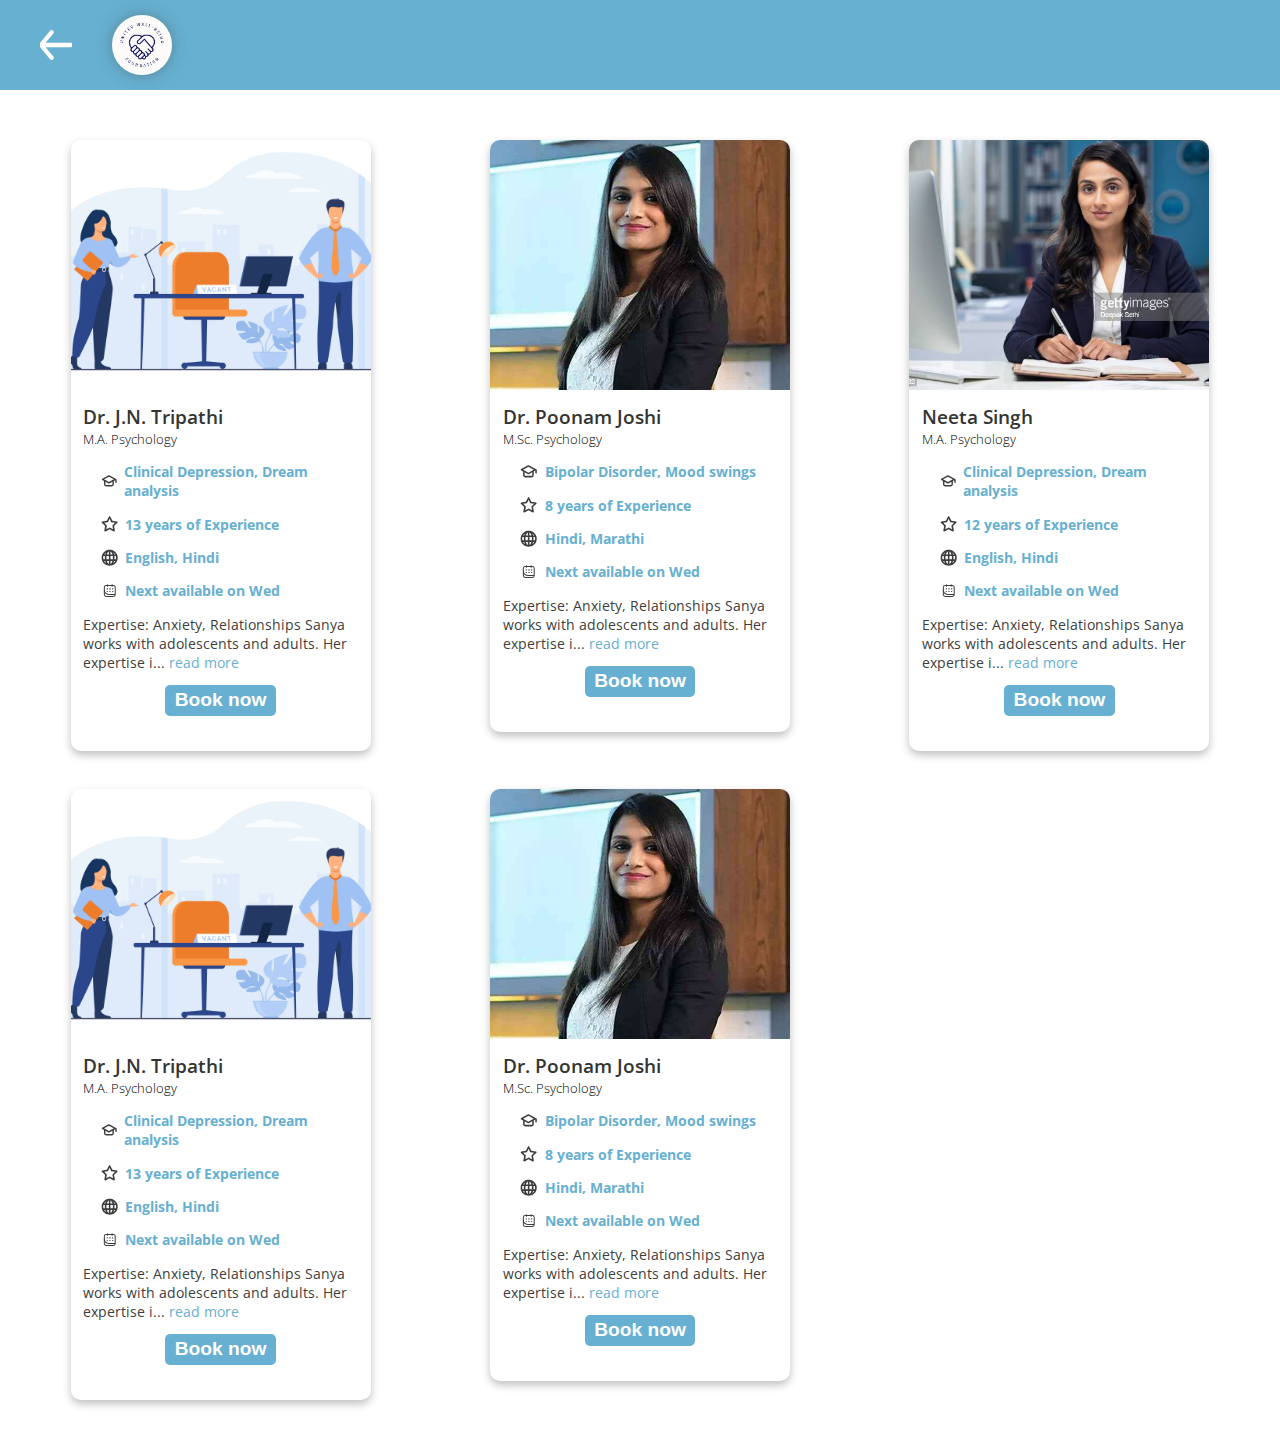
==== commit 2968b232: "popup update" ====
--- a/catalog.html
+++ b/catalog.html
@@ -12,273 +12,19 @@
     <link rel="preconnect" href="https://fonts.gstatic.com" crossorigin>
     <link href="https://fonts.googleapis.com/css2?family=Open+Sans:wght@300;400;500;600;700&display=swap"
         rel="stylesheet">
-    <link rel="stylesheet" href="popup.css">
     <!-- local links -->
-    <link rel="stylesheet" href="catalog.css">
-    <script src="components.js" defer></script>
+    <link rel="stylesheet" href="css/catalog.css">
+    <link rel="stylesheet" href="css/ProfileCard.css">
 </head>
 <style>
 </style>
-
 <body>
-    <div data-component="header" class="header-component"></div>
-
-    <!-- cards list, initialized in 'cards.js' -->
+    <nav-bar></nav-bar>
     <main class="profiles" id="blur"></main>
 
-    <template id="card-template">
-        <style>
-            *,
-            *::before,
-            *::after {
-                margin: 0;
-                padding: 0;
-                box-sizing: border-box;
-                transition: 0.2s ease-in-out;
-            }
+    <popup-dialog></popup-dialog>
 
-            .card {
-                background-color: white;
-                /* --card-width: 360px; */
-                width: var(--card-width);
-                /* height: 100%; */
-                box-shadow: 0px 4px 8px rgba(0, 0, 0, 0.25);
-                border-radius: 10px;
-                overflow: hidden;
-
-                display: flex;
-                flex-direction: column;
-                align-items: center;
-            }
-
-            .profile-img {
-                width: 100%;
-                aspect-ratio: 6/5;
-            }
-
-            .profile-img img {
-                width: 100%;
-                height: 100%;
-                object-fit: cover;
-            }
-
-            .bio {
-                padding: 1em;
-            }
-
-            .bio__name {
-                font-size: 1.5em;
-                font-weight: var(--w-bold);
-                color: var(--col-text-primary);
-            }
-
-            .bio__degree {
-                font-weight: var(--w-light);
-            }
-
-            .bio__description {
-                list-style-type: none;
-                margin-left: 1.2em;
-                font-size: 1.125em;
-                font-weight: var(--w-extra-bold);
-            }
-
-            .description__item {
-                margin-top: 1em;
-                display: flex;
-                gap: 0.5em;
-            }
-
-            .description__item span {
-                color: var(--col-accent);
-            }
-
-            .bio__about {
-                font-size: 1.125em;
-                padding-top: 1em;
-            }
-
-            .about__content {
-                color: var(--col-text-secondary);
-            }
-
-            .bio__more {
-                color: var(--col-accent);
-                cursor: pointer;
-                margin-left: auto;
-            }
-
-            .bio__more:hover {
-                text-decoration: underline;
-            }
-
-            .bio__book-btn {
-                background: none;
-                border: none;
-
-                padding: 0.25em 0.5em;
-                margin-bottom: 1.8em;
-                color: white;
-                border-radius: 5px;
-                background-color: var(--col-accent);
-                text-align: center;
-                cursor: pointer;
-                font-size: 1.5em;
-                font-weight: var(--w-bold);
-            }
-
-            .bio__book-btn:active {
-                opacity: 0.6;
-            }
-
-            .icon {
-                width: 1.2em;
-                aspect-ratio: 1;
-            }
-
-            .icon-hat {
-                background: url(./assets/icons/hat.svg) no-repeat center center/contain;
-            }
-
-            .icon-star {
-                background: url(./assets/icons/star.svg) no-repeat center center/contain;
-            }
-
-            .icon-globe {
-                background: url(./assets/icons/globe.svg) no-repeat center center/contain;
-            }
-
-            .icon-calendar {
-                background: url(./assets/icons/calender.svg) no-repeat center center/contain;
-            }
-
-            @media only screen and (max-width: 1280px) {
-                .card {
-                    --card-width: 300px;
-                }
-            }
-
-            @media only screen and (max-width: 900px) {
-                .card {
-                    --card-width: 260px;
-                }
-
-                .profile-img {
-                    aspect-ratio: 3/2;
-                }
-            }
-
-            @media only screen and (max-width: 700px) {
-                .card {
-                    --card-width: 250px;
-                }
-
-                .profile-img {
-                    aspect-ratio: 2/1;
-                }
-            }
-        </style>
-
-        <div class="card">
-            <div class="profile-img">
-                <img id="profile-img" src="./assets/card1.jpeg" alt="profile-image">
-            </div>
-
-            <section class="bio">
-                <h2 class="bio__name">
-                    <slot name="name">Practitioner's Name</slot>
-                </h2>
-                <div class="bio__degree">
-                    <slot name="degree">Degree/Education</slot>
-                </div>
-
-                <ul class="bio__description">
-                    <li class="description__item">
-                        <span class="icon icon-hat"></span>
-                        <span>
-                            <slot name="specialization">Specialization</slot>
-                        </span>
-                    </li>
-                    <li class="description__item">
-                        <span class="icon icon-star"></span>
-                        <span>
-                            <slot name="experience"></slot>Experience</slot>
-                        </span>
-                    </li>
-                    <li class="description__item">
-                        <span class="icon icon-globe"></span>
-                        <span>
-                            <slot name="languages">Languages known</slot>
-                        </span>
-                    </li>
-                    <li class="description__item">
-                        <span class="icon icon-calendar"></span>
-                        <span>
-                            <slot name="availability">Availability</slot>
-                        </span>
-                    </li>
-                </ul>
-
-                <div class="bio__about">
-                    <span class="about__content">
-                        <slot name="about">A short description of Practitioner and their work.</slot>
-                    </span>
-                    <input type="checkbox" id="show-popup" hidden>
-                    <label for="show-popup" onclick="change()" class="bio__more">read more</label for="show-popup">
-                </div>
-            </section>
-
-            <button onclick="change()" class="bio__book-btn">Book now</button>
-        </div>
-    </template>
-
-    <div id="popup">
-        <div class="l">
-            <img src="./assets/card2.png">
-            <hr>
-            <h3>Practitioner's Name</h3>
-            <h6>Degree/Education</h6>
-            <div class="info">
-                <div class="info-item">
-                    <span class="icon icon-hat"></span>
-                    <span> Specialization</span> <br>
-                </div>
-                <div class="info-item">
-                    <span class="icon icon-star"></span>
-                    <span> Experience </span> <br>
-                </div>
-                <div class="info-item">
-                    <span class="icon icon-calendar"></span>
-                    <span>Availability</span>
-                </div>
-                <div class="info-item">
-                    <span class="icon icon-globe"></span>
-                    <span>Languages known</span>
-                </div>
-            </div>
-        </div>
-        <div class="r">
-            <div class="text">
-                Lorem ipsum dolor sit amet consectetur, adipisicing elit. Ex error neque quasi dolorum laborum quae
-                ratione
-                culpa dolore tempore velit repudiandae quam itaque, mollitia iusto totam, eveniet quidem. Inventore,
-                ducimus! Lorem ipsum, dolor sit amet consectetur adipisicing elit. Eos alias laborum harum! Dolor,
-                doloremque. Assumenda laboriosam libero et eligendi voluptatum sapiente tempora recusandae. Recusandae,
-                dolore. Accusantium illo porro nemo enim! Lorem ipsum dolor sit amet consectetur adipisicing elit.
-                Voluptas earum odio officia libero eos illum recusandae odit quia cupiditate, provident temporibus,
-                labore, reprehenderit a? Accusantium consectetur inventore officia distinctio eum?
-            <button onclick="change()" class="bt1">Close</button>
-            <button class="bt2">Book Now</button>
-            </div>
-            
-        </div>
-        <br>
-
-    </div>
-
-    <script src="card.js"></script>
-    <script src="popup.js"></script>
-
+    <script type="module" src="js/catalog.js"></script>
+    <script type="module" src="js/Navbar.js"></script>
 </body>
-<!-- Changed -->
 </html>--- a/css/catalog.css
+++ b/css/catalog.css
@@ -0,0 +1,181 @@
+/* cards styles, needed for popup styles */
+@import url(./ProfileCard.css);
+
+
+*,
+*::before,
+*::after {
+    margin: 0;
+    padding: 0;
+    box-sizing: border-box;
+    transition: 0.2s ease-in-out;
+}
+
+:root {
+    --col-accent: #67B0D1;
+    --col-text-primary: #343434;
+    --col-text-secondary: #3D3D3D;
+
+    --w-extra-bold: 700;
+    --w-bold: 600;
+    --w-normal: 400;
+    --w-light: 300;
+}
+
+html, body {    
+    font-family: 'Open Sans', sans-serif;
+    font-size: 16px;
+    font-weight: var(--w-normal);
+}
+
+
+.profiles {
+    --card-width: 360px;
+    display: grid;
+    grid-template-columns: repeat(auto-fit, minmax(var(--card-width), 1fr));
+    grid-auto-flow: row;
+    justify-items: center;
+    grid-gap: 3em;
+
+    margin-inline: 30px;
+    margin-block: 50px;
+}
+
+.header-component {
+    position: sticky;
+    top: 0;
+}
+
+@media only screen and (max-width: 1280px) {
+    .profiles {
+        --card-width: 300px;
+        font-size: 0.8em;
+    }
+}
+@media only screen and (max-width: 900px) {
+    .profiles {
+        --card-width: 260px;
+        font-size: 0.7em;
+    }
+}
+@media only screen and (max-width: 700px) {        
+    .profiles {
+        --card-width: 250px;
+        font-size: 0.7em;
+    }
+}
+
+
+/* popup styles */
+.popup-wrapper {
+    background: rgba(4, 4, 4, 0.6);
+    display: flex;
+    justify-content: center;
+    align-items: center;
+
+    width: 100vw;
+    height: 100vh;
+    overflow: hidden;
+    transition: 0s;
+    
+    position: fixed;
+    top: 0;
+    left: 0;
+
+}
+.popup {
+    background-color: white;
+    /* width: 1045px; */
+    width: min(1045px, 80%);
+    /* height: 640px; */
+    height: min(640px,80%);
+    padding: 65px;  
+    font-size: 0.9em;
+
+    display: flex;
+    gap: 40px;
+    border-radius: 15px;
+}
+.popup > .bio {
+    flex: 1;
+    display: flex;
+    flex-direction: column;
+    /* overflow-y: scroll; */
+}
+.popup > .aside {
+    flex: 3;
+    display: flex;
+    flex-direction: column;
+    align-items: center;
+}
+.popup .bio__about {
+    flex: 1;
+    max-height: 50vh;
+    padding: 0;
+
+    overflow-y: scroll;
+}
+.popup .bio__btn {
+    margin: 0px;
+    margin-top: 10px;
+}
+.popup .bio__btns {
+    width: 100%;
+    height: 60px;
+    display: flex;
+    justify-content: center;
+    gap: 1em;
+}
+.bio__btns > * {
+    width: 12ex;
+    height: 2em;
+}
+
+@media only screen and (max-width: 1280px) {
+    .popup {
+        font-size: 0.8em;
+    }
+}
+
+@media only screen and (max-width: 900px) {
+    .popup {
+        flex-direction: column;
+        gap: 20px;
+        height: auto;
+        padding: 45px;
+    }
+    .popup .bio {
+        flex-direction: row;
+        gap: 20px;
+    }
+    .popup .profile-img { flex: 1; }
+    .popup .bio__info { 
+        flex: 1; 
+    }
+
+}
+
+@media only screen and (max-width: 700px) {
+    .popup {
+        width: 100%;
+        height: 100%;
+        border-radius: 0;
+    }
+    .popup .bio {
+        flex-direction: column;
+    }
+    .popup .bio__description {
+        display: none;
+    }
+    .popup .bio__about {
+        max-height: 35vh;
+    }
+}
+
+/* popup utility classes */
+.active {
+    display: initial;
+}
+.hidden {
+    display: none;
+}--- a/css/ProfileCard.css
+++ b/css/ProfileCard.css
@@ -0,0 +1,149 @@
+*,
+*::before,
+*::after {
+    margin: 0;
+    padding: 0;
+    box-sizing: border-box;
+    transition: 0.2s ease-in-out;
+}
+
+.card {
+    background-color: white;
+    /* --card-width: 360px; */
+    width: var(--card-width);
+    /* height: 100%; */
+    box-shadow: 0px 4px 8px rgba(0, 0, 0, 0.25);
+    border-radius: 10px;
+    overflow: hidden;
+
+    display: flex;
+    flex-direction: column;
+    align-items: center;
+}
+
+.profile-img {
+    width: 100%;
+    aspect-ratio: 6/5;
+}
+
+.profile-img img {
+    width: 100%;
+    height: 100%;
+    object-fit: cover;
+}
+
+.bio {
+    padding: 1em;
+}
+
+.bio__name {
+    font-size: 1.5em;
+    font-weight: var(--w-bold);
+    color: var(--col-text-primary);
+}
+
+.bio__degree {
+    font-weight: var(--w-light);
+}
+
+.bio__description {
+    list-style-type: none;
+    margin-left: 1.2em;
+    font-size: 1.125em;
+    font-weight: var(--w-extra-bold);
+}
+
+.description__item {
+    margin-top: 1em;
+    display: flex;
+    gap: 0.5em;
+}
+
+.description__item span {
+    color: var(--col-accent);
+}
+
+.bio__about {
+    font-size: 1.125em;
+    padding-top: 1em;
+}
+
+.about__content {
+    color: var(--col-text-secondary);
+}
+
+.bio__more {
+    color: var(--col-accent);
+    cursor: pointer;
+    margin-left: auto;
+}
+
+.bio__more:hover {
+    text-decoration: underline;
+}
+
+.bio__btn {
+    background: none;
+    border: none;
+
+    padding: 0.25em 0.5em;
+    margin-bottom: 1.8em;
+    color: white;
+    border-radius: 5px;
+    background-color: var(--col-accent);
+    text-align: center;
+    cursor: pointer;
+    font-size: 1.5em;
+    font-weight: var(--w-bold);
+}
+
+.bio__btn:active {
+    opacity: 0.6;
+}
+
+.icon {
+    width: 1.2em;
+    aspect-ratio: 1;
+}
+
+.icon-hat {
+    background: url(../assets/icons/hat.svg) no-repeat center center/contain;
+}
+
+.icon-star {
+    background: url(../assets/icons/star.svg) no-repeat center center/contain;
+}
+
+.icon-globe {
+    background: url(../assets/icons/globe.svg) no-repeat center center/contain;
+}
+
+.icon-calendar {
+    background: url(../assets/icons/calender.svg) no-repeat center center/contain;
+}
+
+@media only screen and (max-width: 1280px) {
+    .card {
+        --card-width: 300px;
+    }
+}
+
+@media only screen and (max-width: 900px) {
+    .card {
+        --card-width: 260px;
+    }
+
+    .profile-img {
+        aspect-ratio: 3/2;
+    }
+}
+
+@media only screen and (max-width: 700px) {
+    .card {
+        --card-width: 250px;
+    }
+
+    .profile-img {
+        aspect-ratio: 2/1;
+    }
+}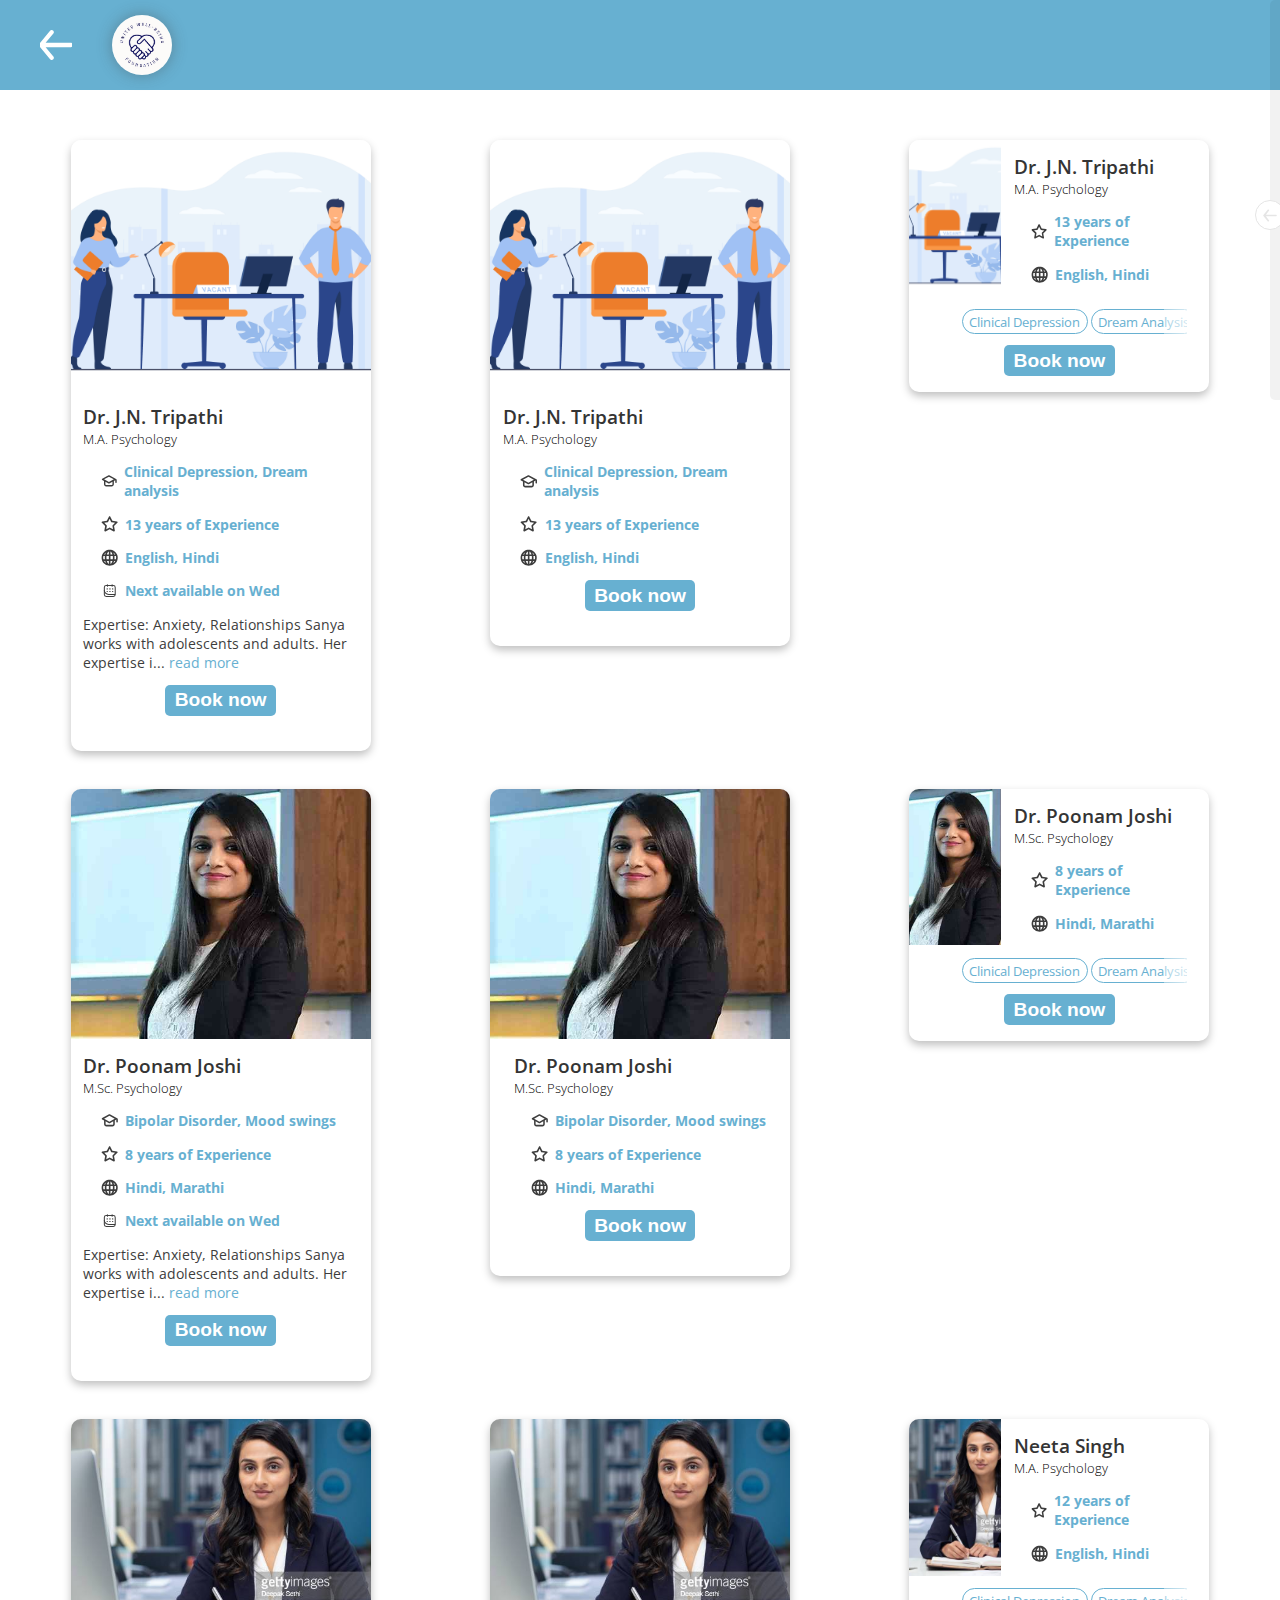
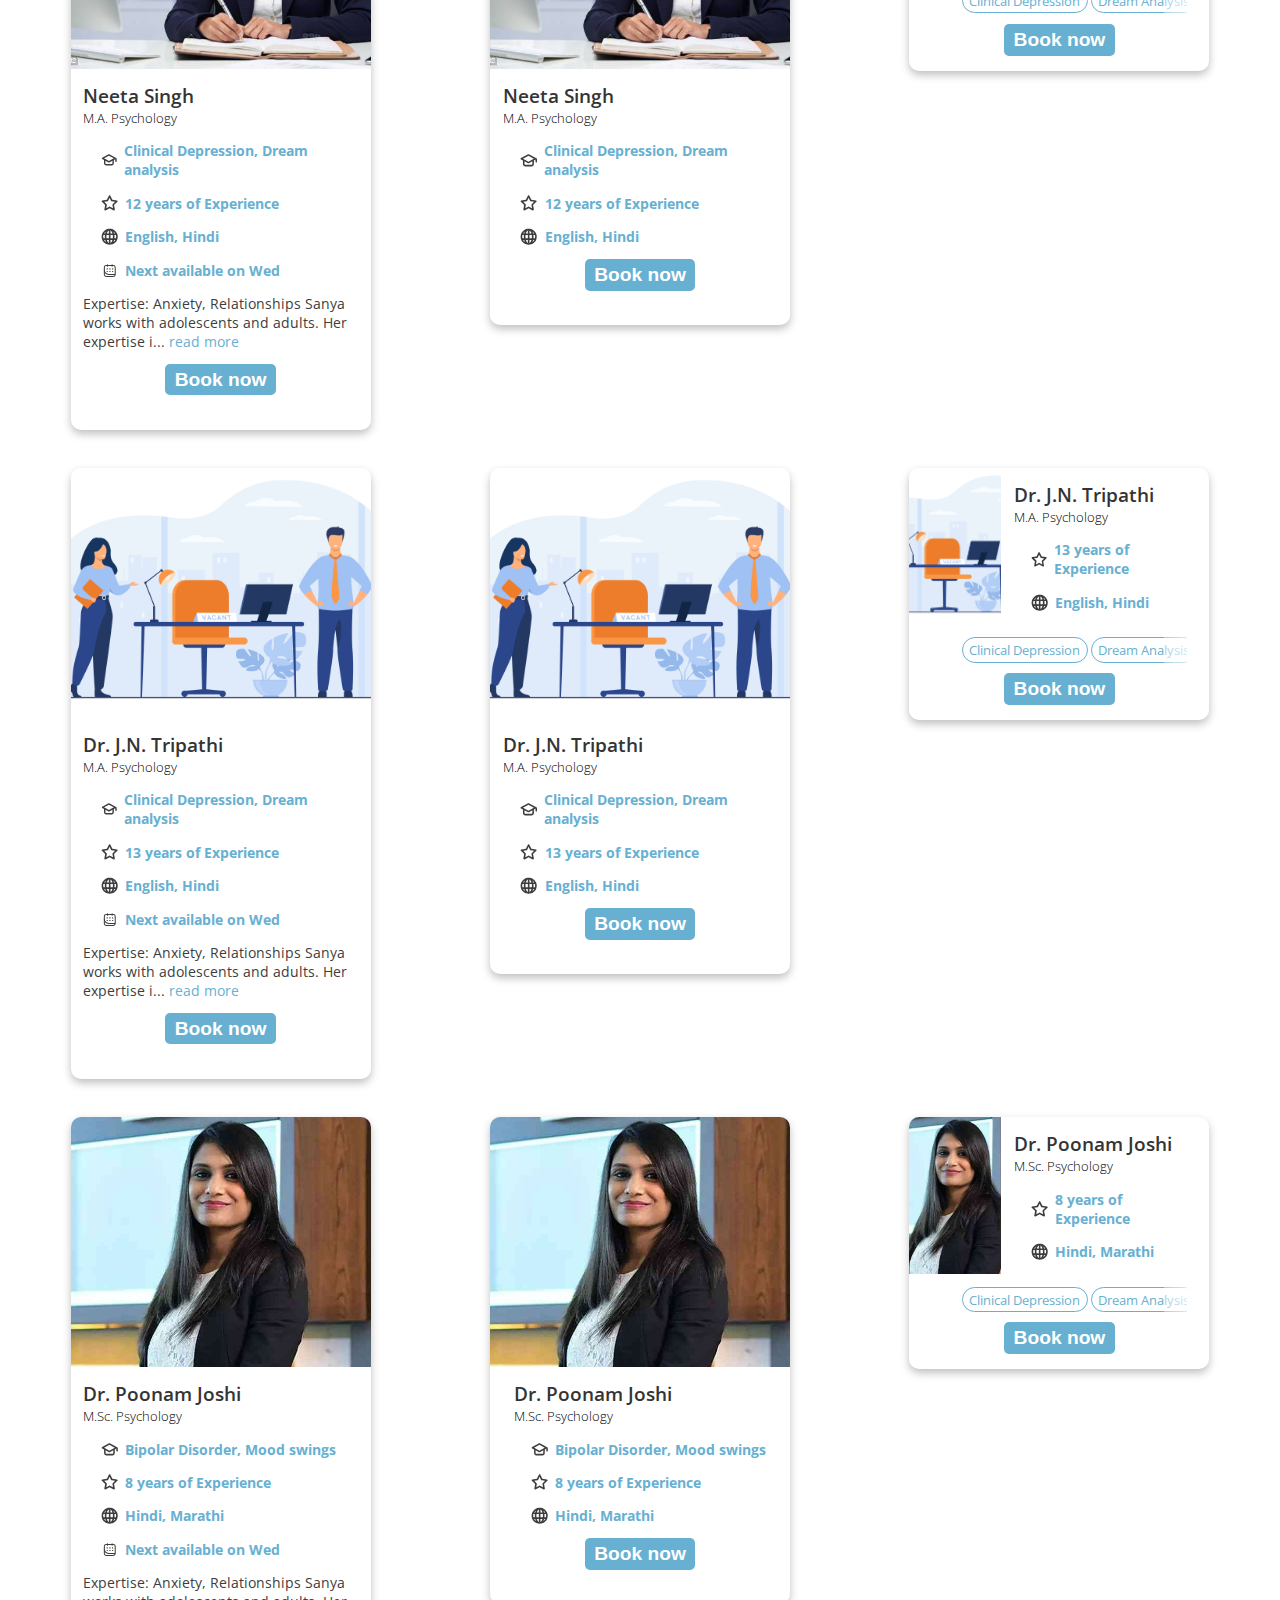
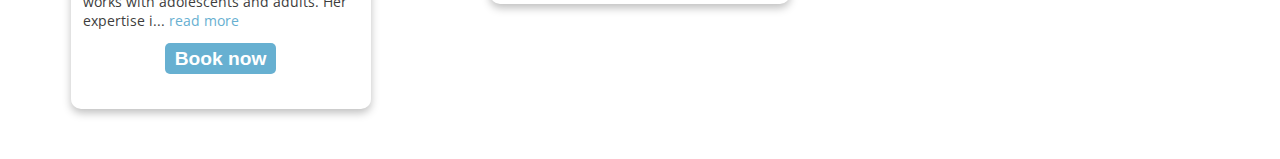
==== commit c8722c3c: "card-templates-preview + element-selector" ====
--- a/catalog.html
+++ b/catalog.html
@@ -16,14 +16,12 @@
     <link rel="stylesheet" href="css/catalog.css">
     <link rel="stylesheet" href="css/ProfileCard.css">
 </head>
-<style>
-</style>
 <body>
     <nav-bar></nav-bar>
     <main class="profiles" id="blur"></main>
 
+
     <popup-dialog></popup-dialog>
-
     <script type="module" src="js/catalog.js"></script>
     <script type="module" src="js/Navbar.js"></script>
 </body>
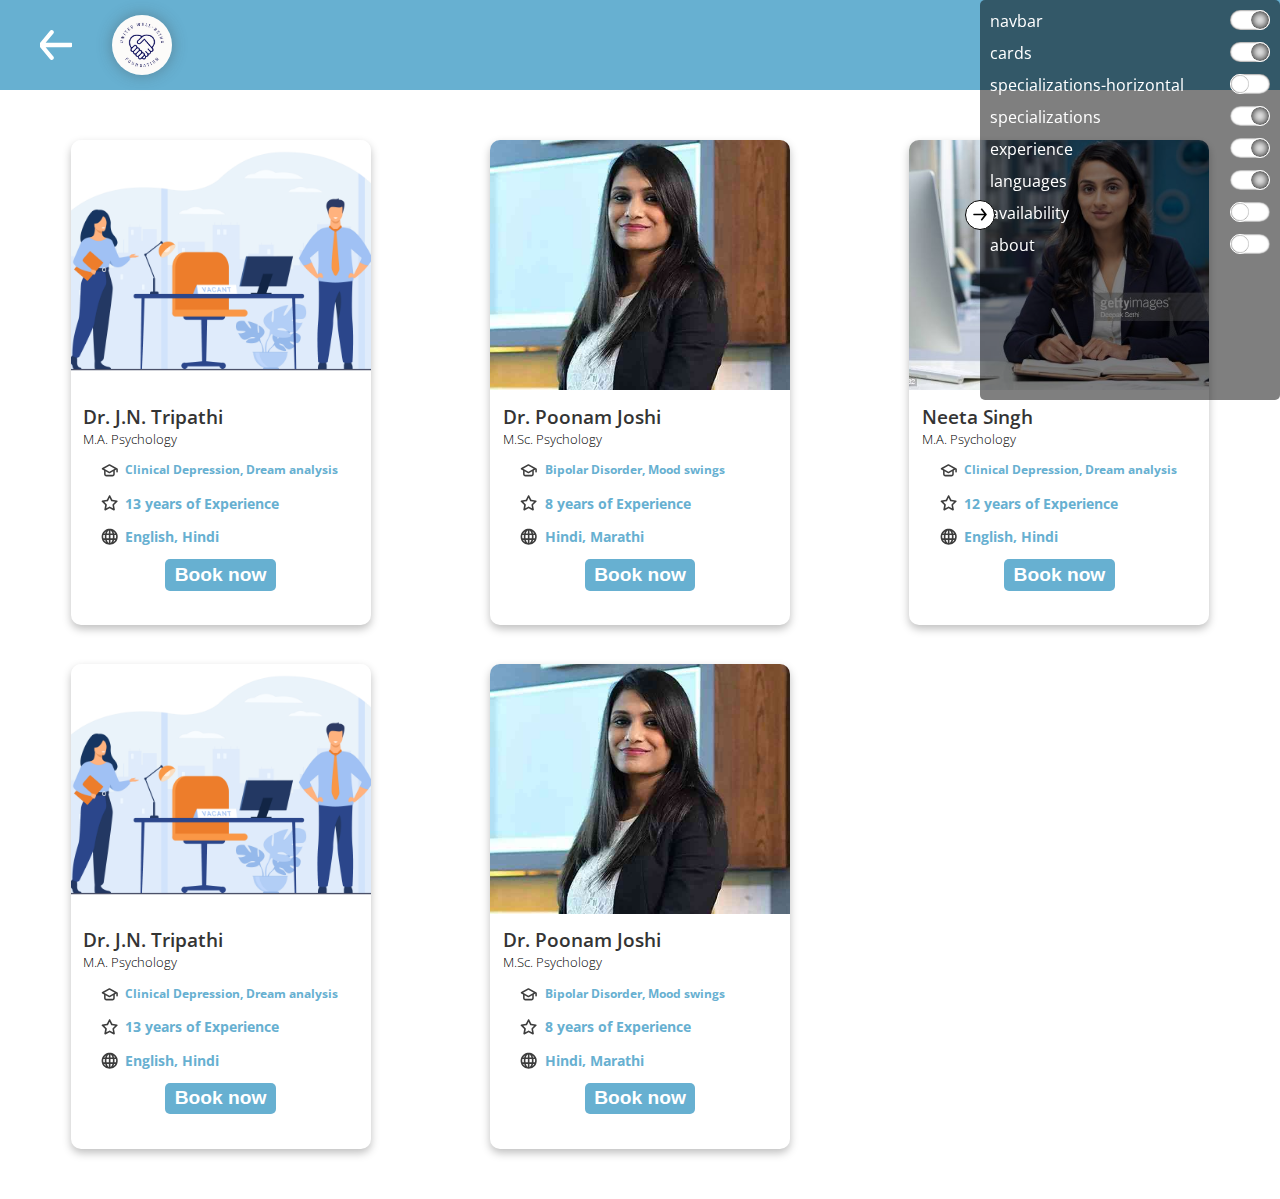
==== commit 960b8492: "updated profile-card, removed redundant alternate card templates" ====
--- a/catalog.html
+++ b/catalog.html
@@ -16,12 +16,72 @@
     <link rel="stylesheet" href="css/catalog.css">
     <link rel="stylesheet" href="css/ProfileCard.css">
 </head>
+<style>
+    #specialization {
+        font-size: 0.8em;
+    }
+</style>
 <body>
+    <popup-dialog></popup-dialog>
     <nav-bar></nav-bar>
     <main class="profiles" id="blur"></main>
 
+    <template id="card-template">
+        <div class="card">
+            <div class="profile-img">
+                <img id="profile-img" src="./assets/card1.jpeg" alt="profile-image">
+            </div>
+            <div class="specializations-wrapper">
+                <section class="specializations">
+                    <div>Clinical Depression</div>
+                    <div>Dream Analysis</div>
+                    <div>Clinical Depression</div>
+                </section>
+            </div>
+            <section class="bio">
+                <h2 class="bio__name" id="name">
+                    <slot name="name">Practitioner's Name</slot>
+                </h2>
+                <div class="bio__degree" id="degree">
+                    <slot name="degree">Degree/Education</slot>
+                </div>
+                <ul class="bio__description">
+                    <li class="description__item">
+                        <span class="icon icon-hat"></span>
+                        <span id="specialization">
+                            <slot name="specialization">Specialization</slot>
+                        </span>
+                    </li>
+                    <li class="description__item">
+                        <span class="icon icon-star"></span>
+                        <span id="experience">
+                            <slot name="experience">Experience</slot>
+                        </span>
+                    </li>
+                    <li class="description__item">
+                        <span class="icon icon-globe"></span>
+                        <span id="languages">
+                            <slot name="languages">Languages known</slot>
+                        </span>
+                    </li>
+                    <li class="description__item">
+                        <span class="icon icon-calendar"></span>
+                        <span id="availability">
+                            <slot name="availability">Availability</slot>
+                        </span>
+                    </li>
+                </ul>
+                <div class="bio__about">
+                    <span class="about__content" id="about">
+                        <slot name="about">A short description of Practitioner and their work.</slot>
+                    </span>
+                    <label for="show-popup" class="bio__more">read more</label for="show-popup">
+                </div>
+            </section>
+            <button class="bio__btn">Book now</button>
+        </div>
+    </template>
 
-    <popup-dialog></popup-dialog>
     <script type="module" src="js/catalog.js"></script>
     <script type="module" src="js/Navbar.js"></script>
 </body>
--- a/css/catalog.css
+++ b/css/catalog.css
@@ -1,7 +1,3 @@
-/* cards styles, needed for popup styles */
-@import url(./ProfileCard.css);
-
-
 *,
 *::before,
 *::after {
@@ -46,6 +42,13 @@
     top: 0;
 }
 
+/* Profile-Card styles */
+@import url(./ProfileCard.css);
+
+/* popup styles */
+@import url(popup.css);
+
+/* media queries */
 @media only screen and (max-width: 1280px) {
     .profiles {
         --card-width: 300px;
@@ -65,117 +68,7 @@
     }
 }
 
-
-/* popup styles */
-.popup-wrapper {
-    background: rgba(4, 4, 4, 0.6);
-    display: flex;
-    justify-content: center;
-    align-items: center;
-
-    width: 100vw;
-    height: 100vh;
-    overflow: hidden;
-    transition: 0s;
-    
-    position: fixed;
-    top: 0;
-    left: 0;
-
-}
-.popup {
-    background-color: white;
-    /* width: 1045px; */
-    width: min(1045px, 80%);
-    /* height: 640px; */
-    height: min(640px,80%);
-    padding: 65px;  
-    font-size: 0.9em;
-
-    display: flex;
-    gap: 40px;
-    border-radius: 15px;
-}
-.popup > .bio {
-    flex: 1;
-    display: flex;
-    flex-direction: column;
-    /* overflow-y: scroll; */
-}
-.popup > .aside {
-    flex: 3;
-    display: flex;
-    flex-direction: column;
-    align-items: center;
-}
-.popup .bio__about {
-    flex: 1;
-    max-height: 50vh;
-    padding: 0;
-
-    overflow-y: scroll;
-}
-.popup .bio__btn {
-    margin: 0px;
-    margin-top: 10px;
-}
-.popup .bio__btns {
-    width: 100%;
-    height: 60px;
-    display: flex;
-    justify-content: center;
-    gap: 1em;
-}
-.bio__btns > * {
-    width: 12ex;
-    height: 2em;
-}
-
-@media only screen and (max-width: 1280px) {
-    .popup {
-        font-size: 0.8em;
-    }
-}
-
-@media only screen and (max-width: 900px) {
-    .popup {
-        flex-direction: column;
-        gap: 20px;
-        height: auto;
-        padding: 45px;
-    }
-    .popup .bio {
-        flex-direction: row;
-        gap: 20px;
-    }
-    .popup .profile-img { flex: 1; }
-    .popup .bio__info { 
-        flex: 1; 
-    }
-
-}
-
-@media only screen and (max-width: 700px) {
-    .popup {
-        width: 100%;
-        height: 100%;
-        border-radius: 0;
-    }
-    .popup .bio {
-        flex-direction: column;
-    }
-    .popup .bio__description {
-        display: none;
-    }
-    .popup .bio__about {
-        max-height: 35vh;
-    }
-}
-
-/* popup utility classes */
-.active {
-    display: initial;
-}
-.hidden {
-    display: none;
+ /* component-selector utility class */
+.utility__hidden {
+    display: none !important;
 }--- a/css/ProfileCard.css
+++ b/css/ProfileCard.css
@@ -11,7 +11,7 @@
     background-color: white;
     /* --card-width: 360px; */
     width: var(--card-width);
-    /* height: 100%; */
+    height: 100%;
     box-shadow: 0px 4px 8px rgba(0, 0, 0, 0.25);
     border-radius: 10px;
     overflow: hidden;
@@ -34,6 +34,7 @@
 
 .bio {
     padding: 1em;
+    width: 100%;
 }
 
 .bio__name {
@@ -125,6 +126,7 @@
 @media only screen and (max-width: 1280px) {
     .card {
         --card-width: 300px;
+        /* height: 100%; */
     }
 }
 
@@ -146,4 +148,58 @@
     .profile-img {
         aspect-ratio: 2/1;
     }
-}+}
+
+/* specializations horizontal view */
+.specializations-wrapper {
+    width: 100%;
+    height: 3em;
+    overflow: hidden;
+    /* margin-inline: 2em; */
+    /* border: 1px solid black; */
+    margin-top: 10px;
+
+    position: relative;
+}
+.specializations-wrapper::before, 
+.specializations-wrapper::after {
+    content: '';
+    position: absolute;
+    /* z-index: 100; */
+    width: 15%;
+    height: 100%;
+    top: 0;
+}
+.specializations-wrapper::before {
+    left: 0;
+    background-image: linear-gradient(to right, white, rgb(255,255,255, 0.4));
+}
+.specializations-wrapper::after {
+    right: 0;
+    background-image: linear-gradient(to left, white, rgb(255,255,255, 0.4));
+}
+.specializations {
+    /* border: 1px solid black; */
+    height: 4.5em;
+    width: 85%;
+    margin-inline: auto;
+    overflow: auto;
+    white-space: nowrap;
+    padding-top: 0.5em;
+
+    padding-inline-start: 10%;
+}
+.specializations::after {
+    content: '';
+    display: inline-block;
+    width: 40px;
+}
+.specializations > * {
+    border: 1px solid var(--col-accent);
+    color: var(--col-accent);
+    border-radius: 15px;
+    padding-inline: 0.5em;
+    padding-block: 0.2em;
+
+    display: inline;
+}
